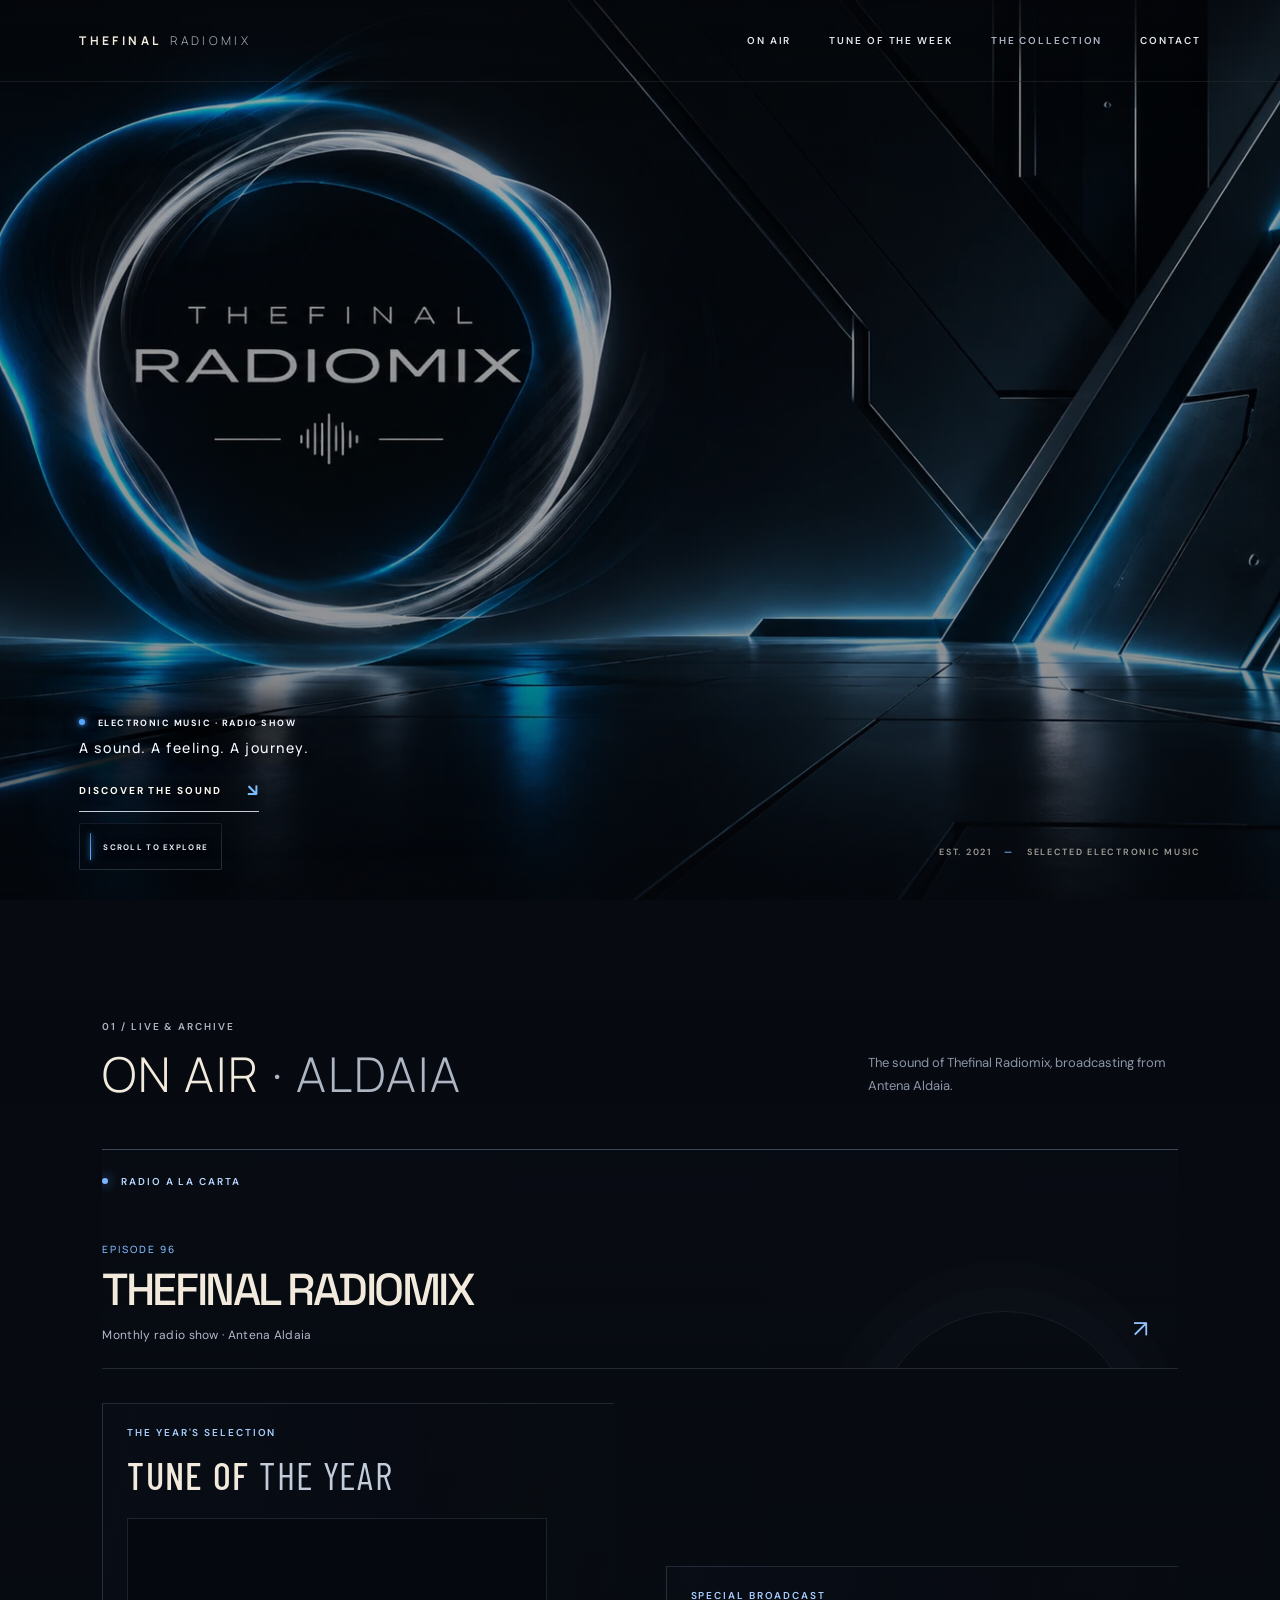
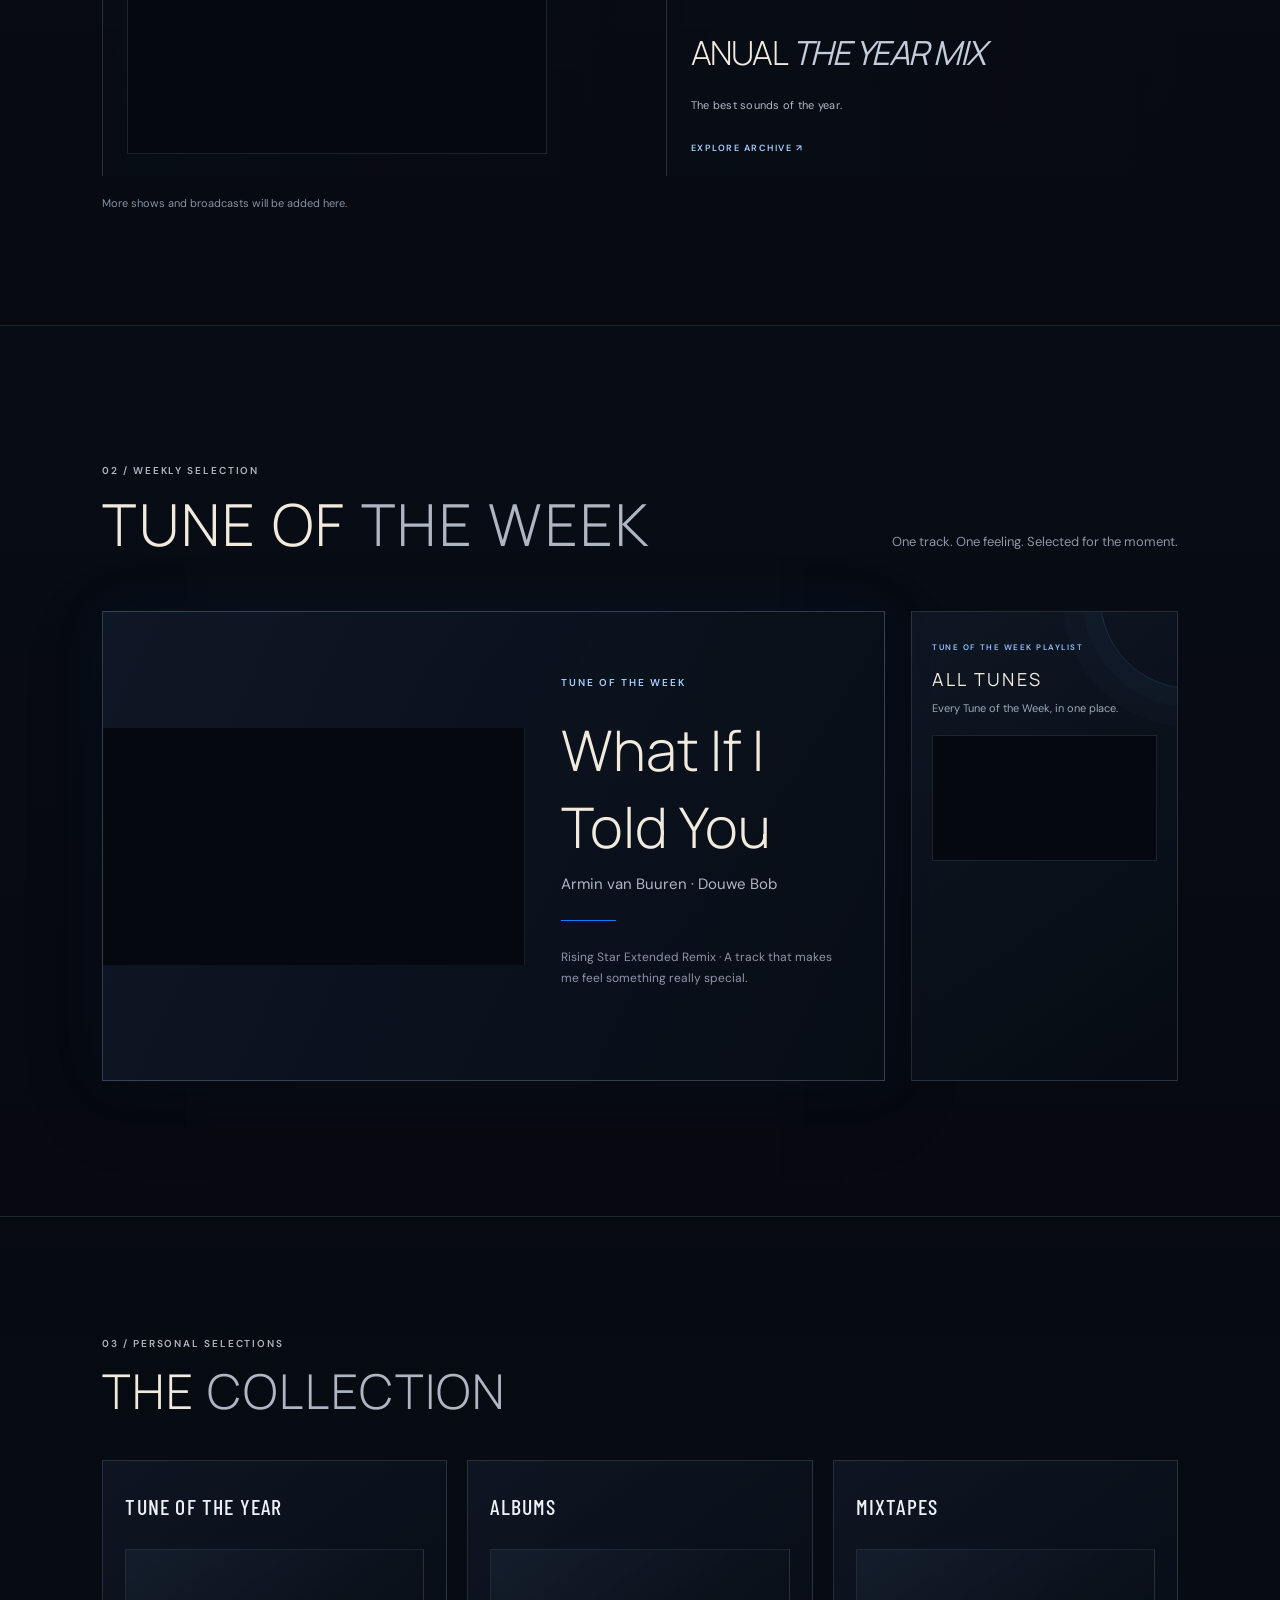
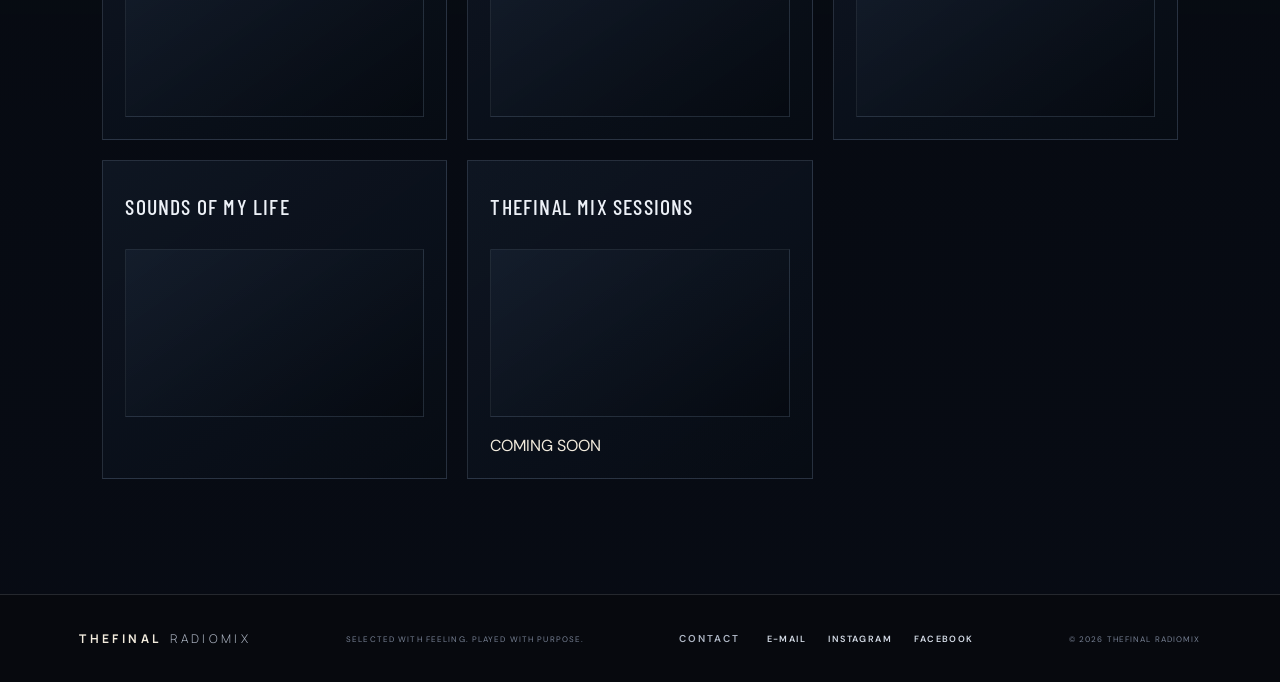
==== index.html @ 2cfa1114 "Update Tune of the Week — What If I Told You" ====
<!doctype html>
<html lang="es">
<head>
  <meta charset="utf-8">
  <meta name="viewport" content="width=device-width, initial-scale=1">
  <meta name="theme-color" content="#080a10">
  <meta name="description" content="Thefinal Radiomix — electronic music, radio shows and carefully selected sounds.">
  <title>Thefinal Radiomix</title>
  <link rel="preconnect" href="https://fonts.googleapis.com">
  <link rel="preconnect" href="https://fonts.gstatic.com" crossorigin>
  <link href="https://fonts.googleapis.com/css2?family=DM+Sans:wght@400;500;600;700&family=Manrope:wght@300;400;500;600;700&family=Space+Grotesk:wght@400;500;600;700&family=Barlow+Condensed:wght@400;500;600&display=swap" rel="stylesheet">
  <link rel="stylesheet" href="styles.css?v=tow-armin-douwe-bob-20261115">
  <script data-goatcounter="https://thefinalradiomix.goatcounter.com/count" async src="//gc.zgo.at/count.js"></script>
</head>
<body>
  <header class="site-header">
    <a class="wordmark" href="#top" aria-label="Thefinal Radiomix, inicio">THEFINAL<span>RADIOMIX</span></a>
    <button class="menu-toggle" aria-label="Abrir menú" aria-expanded="false"><span></span><span></span></button>
    <nav class="main-nav" aria-label="Navegación principal">
      <a href="#on-air">ON AIR</a>
      <a href="#tune">TUNE OF THE WEEK</a>
      <a class="nav-muted" href="#collection">THE COLLECTION</a>
      <a href="#contact">CONTACT</a>
    </nav>
  </header>

  <main id="top">
    <section class="hero" aria-label="Thefinal Radiomix">
      <div class="hero-image"></div>
      <div class="hero-shade"></div>
      <div class="hero-copy">
        <p class="eyebrow"><span class="live-dot"></span> ELECTRONIC MUSIC · RADIO SHOW</p>
        <p class="hero-tagline">A sound. A feeling. A journey.</p>
        <a class="discover-link" href="#on-air">DISCOVER THE SOUND <span>↘</span></a>
      </div>
      <div class="hero-index">EST. 2021 <span>—</span> SELECTED ELECTRONIC MUSIC</div>
      <div class="scroll-cue"><span></span> SCROLL TO EXPLORE</div>
    </section>

    <section class="section on-air-section" id="on-air">
      <div class="section-heading">
        <div><p class="eyebrow">01 / LIVE &amp; ARCHIVE</p><h2>ON AIR <em>· ALDAIA</em></h2></div>
        <p class="section-intro">The sound of Thefinal Radiomix, broadcasting from Antena Aldaia.</p>
      </div>
      <div class="air-grid">
        <a class="air-card main-card" href="https://www.antenaaldaia.com/radiocarta/68/radiomix/" target="_blank" rel="noopener">
          <div class="card-kicker"><span class="live-dot"></span> RADIO A LA CARTA</div>
          <div><p class="card-number" id="episode-number">EPISODE 95</p><h3>THEFINAL RADIOMIX</h3><p class="card-description">Monthly radio show · Antena Aldaia</p></div>
          <span class="card-arrow">↗</span>
        </a>
        <div class="air-specials">
          <div class="air-card year-tune-card">
            <p class="eyebrow">THE YEAR'S SELECTION</p>
            <h3>TUNE OF <span>THE YEAR</span></h3>
            <div class="year-tune-player">
              <iframe src="https://www.youtube-nocookie.com/embed/VgqXSgn5HiU" title="Thefinal Radiomix — Tune of the Year" loading="lazy" referrerpolicy="strict-origin-when-cross-origin" allow="accelerometer; autoplay; clipboard-write; encrypted-media; gyroscope; picture-in-picture; web-share" allowfullscreen></iframe>
            </div>
          </div>
          <a class="air-card annual-card" href="https://www.antenaaldaia.com/programes/74/anual-extended/" target="_blank" rel="noopener">
            <p class="eyebrow">SPECIAL BROADCAST</p><h3>ANUAL <span>THE YEAR MIX</span></h3>
            <p class="card-description">The best sounds of the year.</p>
            <span class="text-link">EXPLORE ARCHIVE ↗</span>
          </a>
        </div>
      </div>
      <p class="section-footnote">More shows and broadcasts will be added here.</p>
    </section>

    <section class="section tune-section" id="tune">
      <div class="section-heading">
        <div><p class="eyebrow">02 / WEEKLY SELECTION</p><h2>TUNE OF <em>THE WEEK</em></h2></div>
        <p class="section-intro">One track. One feeling. Selected for the moment.</p>
      </div>
      <div class="tune-layout">
        <article class="tune-feature">
          <div class="tune-player">
            <iframe
              src="https://www.youtube-nocookie.com/embed/y0MLonTGO90"
              title="Armin van Buuren & Douwe Bob – What If I Told You (Rising Star Extended Remix) | Thefinal Radiomix Tune of the Week"
              loading="lazy"
              referrerpolicy="strict-origin-when-cross-origin"
              allow="accelerometer; autoplay; clipboard-write; encrypted-media; gyroscope; picture-in-picture; web-share"
              allowfullscreen></iframe>
          </div>
          <div class="tune-info">
            <p class="eyebrow">TUNE OF THE WEEK</p>
            <h3>What If I Told You</h3>
            <p class="tune-artist">Armin van Buuren · Douwe Bob</p>
            <div class="tune-divider"></div>
            <p class="tune-note">Rising Star Extended Remix · A track that makes me feel something really special.</p>
          </div>
        </article>
        <aside class="tune-playlist">
          <p class="eyebrow">TUNE OF THE WEEK PLAYLIST</p>
          <h3>ALL TUNES</h3>
          <p>Every Tune of the Week, in one place.</p>
          <div class="playlist-player">
            <iframe
              src="https://www.youtube-nocookie.com/embed/videoseries?list=PLd8yQqeQqSI4"
              title="Thefinal Radiomix — Tune of the Week playlist"
              loading="lazy"
              referrerpolicy="strict-origin-when-cross-origin"
              allow="accelerometer; autoplay; clipboard-write; encrypted-media; gyroscope; picture-in-picture; web-share"
              allowfullscreen></iframe>
          </div>
        </aside>
      </div>
    </section>


    <section class="section collection-section" id="collection">
      <div class="section-heading">
        <div><p class="eyebrow">03 / PERSONAL SELECTIONS</p><h2>THE <em>COLLECTION</em></h2></div>
      </div>
      <div class="collection-grid">
        <article class="collection-card">
          <h3>TUNE OF THE YEAR</h3>
          <div class="collection-card-media">
            <iframe src="https://www.youtube-nocookie.com/embed/videoseries?list=PLL8OHLHF6DOo" title="Thefinal Radiomix — Tune of the Year playlist" loading="lazy" referrerpolicy="strict-origin-when-cross-origin" allow="accelerometer; autoplay; clipboard-write; encrypted-media; gyroscope; picture-in-picture; web-share" allowfullscreen></iframe>
          </div>
        </article>
        <article class="collection-card">
          <h3>ALBUMS</h3>
          <div class="collection-card-media" aria-hidden="true"></div>
        </article>
        <article class="collection-card">
          <h3>MIXTAPES</h3>
          <div class="collection-card-media" aria-hidden="true"></div>
        </article>
        <article class="collection-card">
          <h3>SOUNDS OF MY LIFE</h3>
          <div class="collection-card-media" aria-hidden="true"></div>
        </article>
        <article class="collection-card">
          <h3>THEFINAL MIX SESSIONS</h3>
          <div class="collection-card-media" aria-hidden="true"></div>
          <span class="collection-coming-soon">COMING SOON</span>
        </article>
      </div>
    </section>

  </main>

  <footer class="site-footer" id="contact">
    <a class="wordmark" href="#top">THEFINAL<span>RADIOMIX</span></a>
    <p>SELECTED WITH FEELING. PLAYED WITH PURPOSE.</p>
    <div class="footer-contact">
      <span class="eyebrow">CONTACT</span>
      <a href="mailto:thefinalradiomix@gmail.com">E-MAIL</a>
      <a href="https://www.instagram.com/thefinalradiomix/" target="_blank" rel="noopener">INSTAGRAM</a>
      <a href="https://www.facebook.com/Thefinalradiomix" target="_blank" rel="noopener">FACEBOOK</a>
    </div>
    <span>© <span id="year">2026</span> THEFINAL RADIOMIX</span>
  </footer>
  <script src="script.js?v=episode-first-saturday-20261110"></script>
</body>
</html>
---- styles.css ----
:root{--ink:#080a10;--panel:#10151e;--graphite:#343a46;--titanium:#aeb6c4;--blue:#1677ff;--linen:#f2ebdd;--muted:#8c96a7;--line:rgba(174,182,196,.18)}
*{box-sizing:border-box}html{scroll-behavior:smooth;scroll-padding-top:88px}html{background:var(--ink)}body{margin:0;background:transparent;color:var(--linen);font-family:"DM Sans",sans-serif}body::before{content:"";position:fixed;inset:0;z-index:-1;background-image:linear-gradient(180deg,rgba(5,8,14,.20),rgba(5,8,14,.48)),url("assets/hero-platinum.webp");background-size:cover;background-position:center center;background-repeat:no-repeat;pointer-events:none}a{color:inherit;text-decoration:none}.site-header{height:82px;padding:0 6.2%;display:flex;align-items:center;justify-content:space-between;position:absolute;inset:0 0 auto;z-index:10;border-bottom:1px solid rgba(255,255,255,.08);background:linear-gradient(180deg,rgba(5,7,12,.55),transparent)}.wordmark{font-family:Manrope,sans-serif;font-size:12px;letter-spacing:.28em;font-weight:700;display:flex;gap:9px;align-items:center}.wordmark span{font-weight:300;color:var(--titanium)}.main-nav{display:flex;gap:38px;align-items:center}.main-nav a,.eyebrow,.hero-index,.scroll-cue,.discover-link,.card-kicker,.text-link,.primary-link,.secondary-link,.coming-soon{font-size:10px;letter-spacing:.19em;font-weight:600}.main-nav a{color:#e4e8ef;transition:color .2s}.main-nav a:hover,.main-nav .nav-muted{color:var(--titanium)}.menu-toggle{display:none}
.hero{height:min(900px,100svh);min-height:680px;position:relative;display:flex;align-items:center;overflow:hidden;background:transparent}.hero-image{display:none}.hero-shade{position:absolute;inset:0;background:linear-gradient(90deg,rgba(5,7,12,.08),rgba(5,7,12,.04) 48%,rgba(5,7,12,.08)),linear-gradient(0deg,rgba(5,7,12,.48),transparent 25%,rgba(5,7,12,.16))}.hero-copy{position:relative;z-index:2;margin-left:4.2%;margin-top:30px;max-width:420px}.eyebrow{color:var(--titanium);margin:0 0 23px}.live-dot{display:inline-block;width:6px;height:6px;border-radius:50%;background:#7bb7ff;box-shadow:0 0 12px #58a4ff;margin-right:9px;vertical-align:1px}.hero h1{font-family:Manrope,sans-serif;font-weight:300;letter-spacing:.02em;line-height:.94;font-size:clamp(48px,6.4vw,88px);margin:0;text-shadow:0 3px 24px rgba(0,0,0,.25)}.hero h1 span{display:block;font-size:.28em;letter-spacing:.52em;font-weight:500;margin:0 0 17px 7px}.wave-rule{display:flex;align-items:center;gap:17px;width:180px;margin:29px 0 18px 5px}.wave-rule i{height:1px;background:rgba(242,235,221,.8);flex:1}.wave-rule b{width:35px;height:28px;display:block;background:linear-gradient(90deg,transparent 0 8%,var(--linen) 8% 13%,transparent 13% 22%,var(--linen) 22% 29%,transparent 29% 39%,var(--linen) 39% 47%,transparent 47% 55%,var(--linen) 55% 63%,transparent 63% 73%,var(--linen) 73% 80%,transparent 80%)}.hero-tagline{font-family:Manrope,sans-serif;color:#d4d9e1;font-size:14px;letter-spacing:.12em;margin:0 0 40px}.discover-link{display:inline-flex;gap:25px;align-items:center;padding:15px 0;border-bottom:1px solid rgba(242,235,221,.55)}.discover-link span{font-size:17px;color:#8fc2ff}.hero-index{position:absolute;right:6.2%;bottom:42px;color:rgba(242,235,221,.65);font-size:9px}.hero-index span{padding:0 9px;color:#7fbaff}.scroll-cue{position:absolute;left:6.2%;bottom:39px;color:rgba(242,235,221,.6);font-size:8px;display:flex;align-items:center;gap:12px}.scroll-cue span{height:27px;width:1px;background:var(--blue)}
.section{padding:120px 8% 115px}
.on-air-section{background:linear-gradient(180deg,rgba(7,11,18,.62),rgba(7,11,18,.72))}
.section-heading{display:flex;justify-content:space-between;align-items:end;gap:35px;margin-bottom:48px}
.section-heading .eyebrow{margin-bottom:15px}
.section h2{font:300 clamp(30px,4vw,48px)/1.1 Manrope,sans-serif;letter-spacing:.04em;margin:0}
.section h2 em{font-style:normal;color:var(--titanium)}
.section-intro{max-width:310px;color:var(--muted);font-size:13px;line-height:1.8;margin:0 0 3px}
.air-grid{display:grid;grid-template-columns:1.25fr .75fr;gap:0;align-items:stretch}
.air-card{
  min-height:280px;
  position:relative;
  padding:27px 34px 25px 0;
  overflow:hidden;
  border:0;
  border-top:1px solid rgba(174,196,225,.32);
  display:flex;
  flex-direction:column;
  justify-content:space-between;
  background:transparent;
  transition:border-color .25s,transform .25s;
}
.air-card:hover{border-color:rgba(117,174,255,.85);transform:translateY(-2px)}
.main-card{background:radial-gradient(ellipse at 72% 88%,rgba(22,119,255,.13),transparent 52%)}
.main-card:after{content:"";position:absolute;width:260px;height:260px;border:1px solid rgba(95,158,255,.13);border-radius:50%;right:8%;bottom:-190px;box-shadow:0 0 0 24px rgba(95,158,255,.018),0 0 0 50px rgba(95,158,255,.014);pointer-events:none}
.card-kicker{color:#b9d8ff}
.card-number{font:500 10px Manrope;color:#80b9ff;letter-spacing:.2em;margin:0 0 13px}
.air-card h3{font:300 clamp(32px,4vw,52px)/.98 Manrope,sans-serif;letter-spacing:.075em;margin:0 0 17px}
.card-description{font-size:12px;color:#b0bac9;margin:0;letter-spacing:.025em}
.card-arrow{position:absolute;right:30px;bottom:24px;font-size:24px;color:#91c2ff;transition:transform .2s}
.air-card:hover .card-arrow{transform:translate(3px,-3px)}
.annual-card{padding:27px 0 25px 38px;border-left:1px solid rgba(174,196,225,.2);background:linear-gradient(90deg,rgba(10,16,26,.18),transparent)}
.annual-card h3{font-size:clamp(27px,3vw,38px);letter-spacing:.055em;margin:30px 0 17px}
.annual-card h3 span{color:#c2ccda}
.annual-card .eyebrow{margin:0;color:#a9cfff}
.text-link{font-size:9px;color:#a9cfff;margin-top:24px;letter-spacing:.17em}
.section-footnote{font-size:11px;color:#8793a5;margin:20px 0 0}
.tune-section{background:rgba(7,10,16,.68)}.tune-feature{display:grid;grid-template-columns:1fr 1fr;min-height:410px;border:1px solid var(--line);background:#0e131c}.tune-art{position:relative;overflow:hidden;min-height:380px;background:radial-gradient(circle at 50% 48%,#1b314b 0,#101c2d 33%,#090e17 72%)}.tune-art:before,.tune-art:after{content:"";position:absolute;border:1px solid rgba(111,179,255,.38);border-radius:50%;width:390px;height:390px;left:50%;top:50%;transform:translate(-50%,-50%) rotate(-24deg)}.tune-art:after{width:300px;height:300px;border-color:rgba(242,235,221,.23);transform:translate(-50%,-50%) rotate(38deg)}.art-orbit{position:absolute;left:50%;top:50%;width:470px;height:210px;border:1px solid rgba(22,119,255,.45);border-radius:50%;transform:translate(-50%,-50%) rotate(-38deg);box-shadow:0 0 25px rgba(22,119,255,.12)}.orbit-two{width:420px;height:170px;border-color:rgba(174,182,196,.35);transform:translate(-50%,-50%) rotate(42deg)}.art-label{position:absolute;z-index:2;inset:0;display:flex;align-items:center;justify-content:center;flex-direction:column;text-align:center;font-size:9px;letter-spacing:.25em;color:#cbd6e6;line-height:2}.art-label strong{font-size:23px;font-weight:300;letter-spacing:.18em}.art-label span{margin-top:17px;color:#8297b4;font-size:8px}.tune-info{padding:55px 9%;display:flex;align-items:flex-start;flex-direction:column;justify-content:center}.tune-info .eyebrow{margin-bottom:22px}.tune-info h3{font:300 clamp(32px,4vw,47px) Manrope;margin:0 0 9px}.tune-artist{font-size:14px;color:var(--titanium);margin:0}.tune-divider{height:1px;width:55px;background:var(--blue);margin:26px 0}.tune-note{font-size:12px;color:var(--muted);line-height:1.8;margin:0 0 27px}.primary-link{background:#e7edf6;color:#101722;padding:15px 19px;font-size:9px;letter-spacing:.13em;display:inline-flex;gap:22px;align-items:center}.primary-link span{font-size:15px}.secondary-link{font-size:9px;color:#9eb4d0;margin-top:21px;letter-spacing:.12em}
.future-section{padding:105px 8%;text-align:center;background:linear-gradient(180deg,rgba(10,15,23,.68),rgba(5,8,14,.82));border-top:1px solid var(--line)}.future-section .eyebrow{margin-bottom:20px}.future-section h2{font:300 clamp(34px,5vw,58px) Manrope;margin:0 0 15px}.future-section h2 span{color:#6eaeff}.future-section p:not(.eyebrow){font-size:12px;color:var(--muted);letter-spacing:.08em}.coming-soon{display:inline-block;margin-top:26px;border:1px solid var(--line);padding:10px 15px;color:#7f8ba0;font-size:8px}.site-footer{padding:35px 6.2%;display:flex;justify-content:space-between;align-items:center;gap:20px;border-top:1px solid var(--line);background:#07090e}.site-footer p,.site-footer>span{font-size:8px;letter-spacing:.14em;color:#778194;margin:0}
@media(max-width:760px){body::before{background-position:center top;background-size:auto 100%;}.site-header{height:68px;padding:0 6%}.wordmark{font-size:10px}.menu-toggle{display:flex;background:none;border:0;padding:8px;flex-direction:column;gap:6px}.menu-toggle span{width:22px;height:1px;background:var(--linen)}.main-nav{display:none;position:absolute;top:68px;left:0;right:0;background:rgba(7,10,16,.96);padding:25px 6%;flex-direction:column;align-items:flex-start;gap:22px;border-bottom:1px solid var(--line)}.main-nav.open{display:flex}.hero{min-height:690px;height:92svh}.hero-image{background-position:43% center}.hero-shade{background:linear-gradient(90deg,rgba(5,7,12,.38),rgba(5,7,12,.12)),linear-gradient(0deg,rgba(5,7,12,.65),transparent 45%)}.hero-copy{margin:15px 7% 0;max-width:88%}.hero h1{font-size:clamp(43px,12vw,68px)}.hero-index{right:7%;bottom:25px;font-size:7px}.scroll-cue{display:none}.section{padding:78px 7%}.section-heading{display:block;margin-bottom:30px}.section-intro{margin-top:18px}.air-grid{grid-template-columns:1fr}.air-card{min-height:245px;padding:25px 0;border-left:0}.annual-card{min-height:220px;border-top:1px solid rgba(174,196,225,.2);background:linear-gradient(180deg,rgba(10,16,26,.16),transparent)}.tune-feature{grid-template-columns:1fr}.tune-art{min-height:290px}.tune-info{padding:38px 8% 43px}.future-section{padding:75px 7%}.site-footer{padding:30px 7%;flex-wrap:wrap}.site-footer p{order:3;width:100%}}
@media(prefers-reduced-motion:reduce){html{scroll-behavior:auto}*,*:before,*:after{transition:none!important}}


/* Hero copy: high-contrast editorial treatment */
.hero-copy{
  position:absolute;
  left:6.2%;
  top:auto;
  bottom:88px;
  transform:none;
  width:min(430px,42vw);
  max-width:none;
  margin:0;
  display:flex;
  flex-direction:column;
  align-items:flex-start;
  text-align:left;
  isolation:isolate;
  text-shadow:0 2px 8px rgba(0,0,0,.95),0 0 22px rgba(0,0,0,.7);
}
.hero-copy::before{
  content:"";
  position:absolute;
  z-index:-1;
  inset:-20px -38px -18px -24px;
  background:linear-gradient(90deg,rgba(4,8,15,.78) 0%,rgba(4,8,15,.48) 68%,rgba(4,8,15,0) 100%);
  filter:blur(13px);
  pointer-events:none;
}
.hero-copy .eyebrow{
  color:#f2f6ff;
  font-size:9px;
  letter-spacing:.17em;
  font-weight:700;
  margin:0 0 9px;
}
.hero-copy .live-dot{
  background:#58aaff;
  box-shadow:0 0 5px #58aaff,0 0 16px rgba(52,151,255,.95);
}
.hero-tagline{
  color:#f4f7ff;
  font-size:14px;
  font-weight:500;
  letter-spacing:.11em;
  margin:0 0 12px;
}
.discover-link{
  color:#fffaf0;
  font-weight:700;
  text-shadow:0 2px 8px rgba(0,0,0,.95);
  justify-content:flex-start;
  padding:10px 0;
  border-bottom-color:rgba(242,247,255,.82);
}
.discover-link span{color:#79bdff}
.scroll-cue{
  left:6.2%;
  bottom:30px;
  color:#f2f6ff;
  font-weight:700;
  text-shadow:0 2px 8px rgba(0,0,0,.95);
  letter-spacing:.16em;
}
.scroll-cue span{background:#58aaff;box-shadow:0 0 5px #58aaff,0 0 14px rgba(52,151,255,.8)}
@media(max-width:760px){
  .hero-copy{
    left:7%;
    top:auto;
    bottom:105px;
    transform:none;
    width:86%;
    margin:0;
    max-width:none;
    align-items:flex-start;
    text-align:left;
  }
  .hero-copy::before{
    inset:-18px -20px -18px -16px;
    background:linear-gradient(90deg,rgba(4,8,15,.82),rgba(4,8,15,.5) 76%,rgba(4,8,15,0));
  }
  .hero-copy .eyebrow{font-size:8px;letter-spacing:.13em;margin-bottom:10px}
  .hero-tagline{font-size:12px;margin-bottom:14px}
  .discover-link{padding:12px 0}
  .scroll-cue{display:flex;left:7%;bottom:30px;font-size:7px}
  .hero-index{display:none}
}


/* Scroll cue: readable over the bright floor reflection */
.scroll-cue{
  padding:9px 13px 9px 10px;
  border:1px solid rgba(174,196,225,.2);
  border-radius:2px;
  background:linear-gradient(90deg,rgba(4,8,15,.88),rgba(4,8,15,.66));
  box-shadow:0 4px 18px rgba(0,0,0,.3);
  backdrop-filter:blur(5px);
}
@media(max-width:760px){
  .scroll-cue{padding:8px 11px 8px 9px}
}


/* ON AIR — balanced floating composition */
.air-grid{
  grid-template-columns:minmax(0,1.12fr) minmax(280px,.88fr);
  align-items:center;
  column-gap:clamp(34px,5vw,82px);
}
.air-card{
  min-height:0;
  border-top:0;
  transition:transform .3s ease,opacity .3s ease;
}
.main-card{
  min-height:230px;
  padding:25px 24px 25px 0;
  background:radial-gradient(ellipse at 70% 75%,rgba(22,119,255,.15),transparent 58%);
  border-top:1px solid rgba(174,196,225,.32);
  border-bottom:1px solid rgba(174,196,225,.16);
}
.main-card .card-kicker{margin-bottom:22px}
.main-card > div:nth-child(2){display:flex;flex-direction:column;align-items:flex-start}
.main-card .card-number{margin-bottom:12px}
.main-card h3{
  white-space:nowrap;
  font-size:clamp(29px,3.25vw,46px);
  letter-spacing:.045em;
  line-height:1.05;
  margin:0 0 14px;
}
.main-card:after{right:4%;bottom:-205px}
.annual-card{
  min-height:190px;
  padding:24px 0 24px 34px;
  border-left:1px solid rgba(174,196,225,.24);
  border-top:1px solid rgba(174,196,225,.2);
  border-bottom:1px solid rgba(174,196,225,.12);
  background:linear-gradient(110deg,rgba(13,22,35,.34),rgba(10,16,26,.04));
  transform:translateY(20px);
}
.annual-card:hover{transform:translateY(16px)}
.annual-card h3{
  font-size:clamp(25px,2.7vw,36px);
  line-height:1.02;
  margin:18px 0 13px;
}
.annual-card .card-description{font-size:11px}
.annual-card .text-link{margin-top:19px}
@media(max-width:900px) and (min-width:761px){
  .air-grid{column-gap:28px;grid-template-columns:minmax(0,1.05fr) minmax(250px,.95fr)}
  .main-card h3{font-size:clamp(27px,3.1vw,36px)}
  .annual-card{padding-left:25px}
}
@media(max-width:760px){
  .air-grid{display:grid;grid-template-columns:1fr;row-gap:28px}
  .main-card{min-height:205px;padding:23px 0 25px}
  .main-card h3{
    white-space:normal;
    font-size:clamp(32px,9vw,43px);
    line-height:1.02;
  }
  .annual-card{
    min-height:0;
    padding:23px 0 23px 22px;
    margin-left:13%;
    transform:translateY(0);
    border-left:1px solid rgba(174,196,225,.28);
    border-top:1px solid rgba(174,196,225,.2);
    border-bottom:1px solid rgba(174,196,225,.12);
  }
  .annual-card:hover{transform:translateY(-2px)}
  .annual-card h3{font-size:clamp(27px,7vw,34px);margin:17px 0 12px}
}


/* ON AIR — remove the blue card rim; keep platinum separators */
.air-card:hover{border-color:rgba(174,196,225,.32)}
.main-card{
  background:linear-gradient(180deg,rgba(13,20,31,.10),rgba(13,20,31,.02));
}
.main-card:after{
  border-color:rgba(174,182,196,.10);
  box-shadow:0 0 0 24px rgba(174,182,196,.012),0 0 0 50px rgba(174,182,196,.008);
}


/* ON AIR hierarchy — flagship show first, ANUAL as a lower special */
.air-grid{
  display:flex;
  flex-direction:column;
  align-items:stretch;
  gap:34px;
}
.main-card{
  width:100%;
  min-height:220px;
  padding:25px 28px 25px 0;
}
.annual-card{
  align-self:flex-end;
  width:min(510px,76%);
  min-height:0;
  padding:20px 0 20px 27px;
  margin:0 3% 0 0;
  transform:none;
  border-left:1px solid rgba(174,196,225,.22);
  border-top:1px solid rgba(174,196,225,.16);
  border-bottom:0;
  background:linear-gradient(100deg,rgba(13,22,35,.25),transparent);
}
.annual-card:hover{transform:translateY(-2px)}
.annual-card h3{margin:13px 0 10px}
.annual-card .text-link{margin-top:14px}

/* Tune of the Week — give the weekly selection a stronger editorial stage */
.tune-section{
  padding-top:138px;
  padding-bottom:135px;
  background:linear-gradient(180deg,rgba(8,13,22,.86),rgba(7,10,16,.82));
  border-top:1px solid rgba(174,196,225,.14);
}
.tune-section .section-heading{margin-bottom:55px}
.tune-section .section-heading h2{font-size:clamp(36px,5vw,58px)}
.tune-feature{
  grid-template-columns:1.08fr .92fr;
  min-height:470px;
  border:1px solid rgba(174,196,225,.25);
  background:linear-gradient(115deg,rgba(15,24,38,.96),rgba(8,13,22,.94));
  box-shadow:0 22px 70px rgba(0,0,0,.22),0 0 55px rgba(22,119,255,.07);
}
.tune-art{min-height:440px}
.tune-info{padding:60px 10%}
.tune-info h3{font-size:clamp(38px,4.5vw,56px)}
.tune-info .eyebrow{color:#a9cfff;letter-spacing:.2em}
.tune-artist{font-size:15px}
.primary-link{padding:17px 22px}
@media(max-width:760px){
  .air-grid{gap:27px}
  .main-card{min-height:200px;padding:22px 0 23px}
  .annual-card{
    width:87%;
    margin:0 0 0 auto;
    padding:19px 0 18px 20px;
  }
  .tune-section{padding-top:88px;padding-bottom:88px}
  .tune-section .section-heading{margin-bottom:34px}
  .tune-section .section-heading h2{font-size:clamp(32px,9vw,42px)}
  .tune-feature{grid-template-columns:1fr;min-height:0}
  .tune-art{min-height:310px}
  .tune-info{padding:40px 8% 45px}
  .tune-info h3{font-size:clamp(36px,10vw,46px)}
}


/* Secondary annual features: Anual + Tune of the Year */
.air-specials{
  width:min(900px,86%);
  margin:0 2% 0 auto;
  display:grid;
  grid-template-columns:1fr 1fr;
  gap:34px;
  align-items:stretch;
}
.air-specials .annual-card,
.air-specials .year-tune-card{
  width:100%;
  min-height:170px;
  margin:0;
  padding:19px 0 18px 22px;
  border-left:1px solid rgba(174,196,225,.2);
  border-top:1px solid rgba(174,196,225,.16);
  border-bottom:0;
  background:linear-gradient(100deg,rgba(13,22,35,.22),transparent);
  transform:none;
}
.air-specials .annual-card:hover{transform:translateY(-2px)}
.air-specials .annual-card h3,
.air-specials .year-tune-card h3{
  font-size:clamp(23px,2.4vw,31px);
  line-height:1.04;
  margin:13px 0 10px;
}
.year-tune-card h3 span{color:#c2ccda}
.year-tune-card .eyebrow{margin:0;color:#a9cfff}
.year-tune-card .text-link{display:inline-block;margin-top:14px;color:#8796aa}
@media(max-width:760px){
  .air-specials{
    width:87%;
    margin:0 0 0 auto;
    grid-template-columns:1fr;
    gap:20px;
  }
  .air-specials .annual-card,
  .air-specials .year-tune-card{
    min-height:0;
    padding:18px 0 17px 20px;
  }
  .air-specials .annual-card h3,
  .air-specials .year-tune-card h3{font-size:28px}
}


/* Tune of the Week — clear primary action, playlist as a secondary destination */
.tune-layout{
  display:grid;
  grid-template-columns:minmax(0,1fr) minmax(210px,.34fr);
  gap:26px;
  align-items:stretch;
}
.tune-layout .tune-feature{min-width:0}
.tune-info .primary-link{
  margin-top:0;
  font-size:10px;
  letter-spacing:.14em;
  padding:17px 22px;
  box-shadow:0 8px 28px rgba(0,0,0,.18);
}
.tune-playlist{
  min-height:100%;
  padding:30px 25px;
  display:flex;
  flex-direction:column;
  justify-content:center;
  align-items:flex-start;
  border:1px solid rgba(174,196,225,.17);
  background:linear-gradient(145deg,rgba(16,25,39,.82),rgba(7,12,20,.78));
  position:relative;
  overflow:hidden;
}
.tune-playlist:before{
  content:"";
  position:absolute;
  width:180px;height:180px;
  right:-105px;top:-105px;
  border:1px solid rgba(91,158,255,.18);
  border-radius:50%;
  box-shadow:0 0 0 18px rgba(91,158,255,.025),0 0 0 38px rgba(91,158,255,.018);
}
.tune-playlist .eyebrow{font-size:8px;margin:0 0 26px;color:#91bfff}
.playlist-mark{height:38px;display:flex;align-items:center;gap:4px;margin-bottom:20px}
.playlist-mark span{display:block;width:3px;border-radius:2px;background:#8dbfff;box-shadow:0 0 9px rgba(91,158,255,.4)}
.playlist-mark span:nth-child(1),.playlist-mark span:nth-child(5){height:12px}
.playlist-mark span:nth-child(2),.playlist-mark span:nth-child(4){height:25px}
.playlist-mark span:nth-child(3){height:37px}
.tune-playlist h3{font:400 18px Manrope,sans-serif;letter-spacing:.13em;margin:0 0 12px}
.tune-playlist p:not(.eyebrow){font-size:11px;line-height:1.7;color:#9ba8bb;margin:0 0 24px}
.tune-playlist>a{font-size:9px;font-weight:700;letter-spacing:.12em;color:#a9cfff;border-bottom:1px solid rgba(169,207,255,.42);padding-bottom:9px}
.tune-playlist>a span{font-size:14px;margin-left:8px}
@media(max-width:900px){
  .tune-layout{grid-template-columns:minmax(0,1fr) 220px;gap:18px}
  .tune-info{padding:42px 8%}
}
@media(max-width:760px){
  .tune-layout{grid-template-columns:1fr;gap:18px}
  .tune-playlist{min-height:0;padding:24px 23px}
  .tune-playlist .eyebrow{margin-bottom:16px}
  .playlist-mark{margin-bottom:13px}
  .tune-playlist p:not(.eyebrow){margin-bottom:17px}
}


/* Embedded YouTube player — play the weekly track without leaving the site */
.tune-player{
  position:relative;
  width:100%;
  min-height:0;
  aspect-ratio:16 / 9;
  align-self:center;
  overflow:hidden;
  background:#05080e;
  border-right:1px solid rgba(174,196,225,.12);
}
.tune-player iframe{
  position:absolute;
  inset:0;
  display:block;
  width:100%;
  height:100%;
  border:0;
}
@media(max-width:760px){
  .tune-player{aspect-ratio:16 / 9;min-height:0}
}


/* Embedded Tune of the Week playlist */
.tune-playlist{
  justify-content:flex-start;
  padding:30px 20px 22px;
}
.tune-playlist .eyebrow{margin-bottom:15px}
.tune-playlist h3{margin:0 0 8px}
.tune-playlist p:not(.eyebrow){margin:0 0 17px}
.playlist-player{
  width:100%;
  aspect-ratio:16 / 9;
  position:relative;
  overflow:hidden;
  background:#05080e;
  border:1px solid rgba(174,196,225,.15);
}
.playlist-player iframe{
  position:absolute;
  inset:0;
  width:100%;
  height:100%;
  border:0;
  display:block;
}
@media(max-width:760px){
  .tune-playlist{padding:24px 20px}
  .playlist-player{aspect-ratio:16 / 9}
}


/* Embedded Tune of the Year video */
.air-specials .year-tune-card{display:flex;flex-direction:column;align-items:flex-start}
.year-tune-player{position:relative;width:min(100%,360px);aspect-ratio:16/9;margin-top:14px;overflow:hidden;background:#05080e;border:1px solid rgba(174,196,225,.15)}
.year-tune-player iframe{position:absolute;inset:0;width:100%;height:100%;display:block;border:0}


/* Contact links in footer */
.site-footer{gap:18px;flex-wrap:wrap}
.footer-contact{display:flex;align-items:center;justify-content:center;gap:22px;flex-wrap:wrap}
.footer-contact .eyebrow{margin:0 5px 0 0;color:var(--titanium)}
.footer-contact a{font-size:9px;letter-spacing:.16em;font-weight:600;color:#d5dce7;transition:color .2s}
.footer-contact a:hover{color:#91bfff}
@media(max-width:760px){
  .footer-contact{width:100%;gap:18px;margin:8px 0}
  .footer-contact .eyebrow{width:100%;text-align:center}
}


/* ON AIR desktop: keep ANUAL and TUNE OF THE YEAR together beneath the main show */
@media(min-width:761px){
  .air-specials{
    width:100%;
    max-width:none;
    margin:0;
    grid-template-columns:minmax(0,1fr) minmax(0,1fr);
    gap:clamp(28px,4vw,60px);
    align-items:start;
  }
  .air-specials .annual-card,
  .air-specials .year-tune-card{
    min-height:210px;
    padding:22px 24px;
  }
  .air-specials .year-tune-card{align-items:flex-start}
  .year-tune-player{width:100%;max-width:420px}
}


/* Mobile ON AIR specials: align with the Tune of the Week content edge */
@media(max-width:760px){
  .air-specials{
    width:100%;
    max-width:none;
    margin:0;
    grid-template-columns:1fr;
    gap:20px;
  }
  .air-specials .annual-card,
  .air-specials .year-tune-card{
    width:100%;
    margin:0;
    padding:20px 0 20px 20px;
    align-self:stretch;
  }
  .air-specials .year-tune-card{align-items:flex-start}
  .year-tune-player{width:100%;max-width:420px}
}


/* ON AIR — horizontal typographic rhythm */
.main-card h3{
  font-family:"Space Grotesk",sans-serif;
  font-weight:500;
  font-size:clamp(32px,3.5vw,49px);
  letter-spacing:-.055em;
  line-height:1;
  white-space:nowrap;
  margin:0 0 14px;
}
.air-specials .year-tune-card h3{
  font-family:"Barlow Condensed",sans-serif;
  font-weight:500;
  font-size:clamp(29px,3vw,39px);
  letter-spacing:.035em;
  line-height:1;
  white-space:nowrap;
  margin:17px 0 10px;
}
.air-specials .year-tune-card h3 span{
  color:#c2ccda;
  font-weight:400;
}
.air-specials .annual-card h3{
  font-family:Manrope,sans-serif;
  font-weight:300;
  font-size:clamp(25px,2.6vw,35px);
  letter-spacing:-.035em;
  line-height:1;
  white-space:nowrap;
  margin:17px 0 13px;
}
.air-specials .annual-card h3 span{
  color:#c2ccda;
  font-style:italic;
  font-weight:400;
  letter-spacing:-.045em;
}
@media(max-width:760px){
  .main-card h3{
    font-size:clamp(23px,7vw,31px);
    letter-spacing:-.06em;
    white-space:nowrap;
  }
  .air-specials .year-tune-card h3{
    font-size:clamp(27px,7.5vw,34px);
    letter-spacing:.015em;
  }
  .air-specials .annual-card h3{
    font-size:clamp(23px,6.5vw,29px);
    letter-spacing:-.04em;
  }
}


/* THE COLLECTION — personal archive */
.collection-section{
  background:linear-gradient(180deg,rgba(7,11,18,.88),rgba(8,12,20,.94));
  border-top:1px solid rgba(174,196,225,.14);
}
.collection-feature{
  display:grid;
  grid-template-columns:minmax(220px,.72fr) minmax(0,1.28fr);
  gap:clamp(30px,5vw,72px);
  padding:clamp(25px,4vw,48px);
  border:1px solid rgba(174,196,225,.22);
  background:linear-gradient(125deg,rgba(17,27,42,.88),rgba(7,12,20,.92));
  box-shadow:0 22px 70px rgba(0,0,0,.18);
}
.collection-feature-heading .eyebrow{color:#91bfff;margin-bottom:20px}
.collection-feature-heading h3{
  font:500 clamp(30px,3.4vw,43px)/.98 "Barlow Condensed",sans-serif;
  letter-spacing:.035em;margin:0 0 17px;
}
.collection-feature-heading h3 span{color:#c2ccda;font-weight:400}
.collection-feature-heading>p:last-child{
  max-width:300px;color:#9ba8bb;font-size:12px;line-height:1.85;margin:0;
}
.collection-track-group+.collection-track-group{margin-top:30px}
.collection-group-label{
  color:#91bfff;font-size:9px;font-weight:700;letter-spacing:.2em;
  padding-bottom:12px;margin:0 0 2px;border-bottom:1px solid rgba(174,196,225,.18);
}
.collection-track{
  display:grid;
  grid-template-columns:42px minmax(0,1fr) minmax(130px,.75fr);
  align-items:center;gap:15px;
  padding:17px 0;border-bottom:1px solid rgba(174,196,225,.11);
}
.track-index{font:500 11px "Space Grotesk",sans-serif;color:#7fbaff;letter-spacing:.08em}
.collection-track h4{font:400 17px Manrope,sans-serif;margin:0 0 5px;color:#edf1f7}
.collection-track p{font-size:11px;color:#aeb6c4;margin:0;line-height:1.5}
.track-note{font-size:10px;line-height:1.6;color:#8795a9;text-align:right}
.collection-categories{
  display:grid;grid-template-columns:repeat(2,minmax(0,1fr));
  gap:18px;margin-top:24px;
}
.collection-category{
  min-height:190px;padding:25px 26px;
  border:1px solid rgba(174,196,225,.16);
  background:linear-gradient(145deg,rgba(16,25,39,.72),rgba(7,12,20,.78));
}
.collection-category .eyebrow{font-size:8px;color:#91bfff;margin:0 0 20px}
.collection-category h3{
  font:400 clamp(20px,2.4vw,28px)/1.08 Manrope,sans-serif;
  letter-spacing:.015em;margin:0 0 12px;
}
.collection-category p:not(.eyebrow){font-size:11px;color:#9ba8bb;line-height:1.7;margin:0}
.collection-category .coming-soon{margin-top:21px}
@media(max-width:760px){
  .collection-section{padding-top:88px;padding-bottom:88px}
  .collection-feature{grid-template-columns:1fr;gap:28px;padding:25px 20px}
  .collection-feature-heading h3{font-size:35px}
  .collection-track{grid-template-columns:30px minmax(0,1fr);gap:11px;padding:15px 0}
  .track-note{grid-column:2;text-align:left;margin-top:-3px}
  .collection-track h4{font-size:16px}
  .collection-categories{grid-template-columns:1fr;gap:13px}
  .collection-category{min-height:0;padding:23px 21px}
}


/* Tune of the Year playlist inside The Collection */
.collection-year-playlist{
  width:100%;
  max-width:620px;
  margin:0 0 27px auto;
}
.collection-year-playlist .playlist-player{
  width:100%;
  aspect-ratio:16/9;
  border:1px solid rgba(174,196,225,.2);
  box-shadow:0 14px 42px rgba(0,0,0,.2);
}
.collection-external-link{
  display:inline-block;
  margin-top:13px;
  color:#a9cfff;
  font-size:9px;
  font-weight:700;
  letter-spacing:.16em;
  border-bottom:1px solid rgba(169,207,255,.35);
  padding-bottom:7px;
}
@media(max-width:760px){
  .collection-year-playlist{max-width:none;margin:0 0 23px}
}


/* THE COLLECTION — five equal personal-collection cards */
.collection-section{
  background:linear-gradient(180deg,rgba(7,11,18,.88),rgba(8,12,20,.94));
  border-top:1px solid rgba(174,196,225,.14);
}
.collection-section .section-heading{margin-bottom:42px}
.collection-grid{
  display:grid;
  grid-template-columns:repeat(3,minmax(0,1fr));
  gap:20px;
  align-items:stretch;
}
.collection-card{
  min-width:0;
  padding:22px;
  border:1px solid rgba(174,196,225,.18);
  background:linear-gradient(145deg,rgba(16,25,39,.76),rgba(7,12,20,.82));
  display:flex;
  flex-direction:column;
  gap:18px;
}
.collection-card h3{
  min-height:2.2em;
  display:flex;
  align-items:center;
  margin:0;
  color:#edf1f7;
  font:500 clamp(17px,1.7vw,22px)/1.1 "Barlow Condensed",sans-serif;
  letter-spacing:.055em;
}
.collection-card-media{
  width:100%;
  aspect-ratio:16/9;
  position:relative;
  overflow:hidden;
  background:linear-gradient(145deg,rgba(26,38,55,.52),rgba(5,9,16,.82));
  border:1px solid rgba(174,196,225,.13);
}
.collection-card-media iframe{
  position:absolute;
  inset:0;
  width:100%;
  height:100%;
  display:block;
  border:0;
}
@media(max-width:900px){
  .collection-grid{grid-template-columns:repeat(2,minmax(0,1fr))}
}
@media(max-width:560px){
  .collection-section{padding-top:88px;padding-bottom:88px}
  .collection-section .section-heading{margin-bottom:30px}
  .collection-grid{grid-template-columns:1fr;gap:14px}
  .collection-card{padding:19px;gap:14px}
  .collection-card h3{font-size:21px;min-height:0}
}
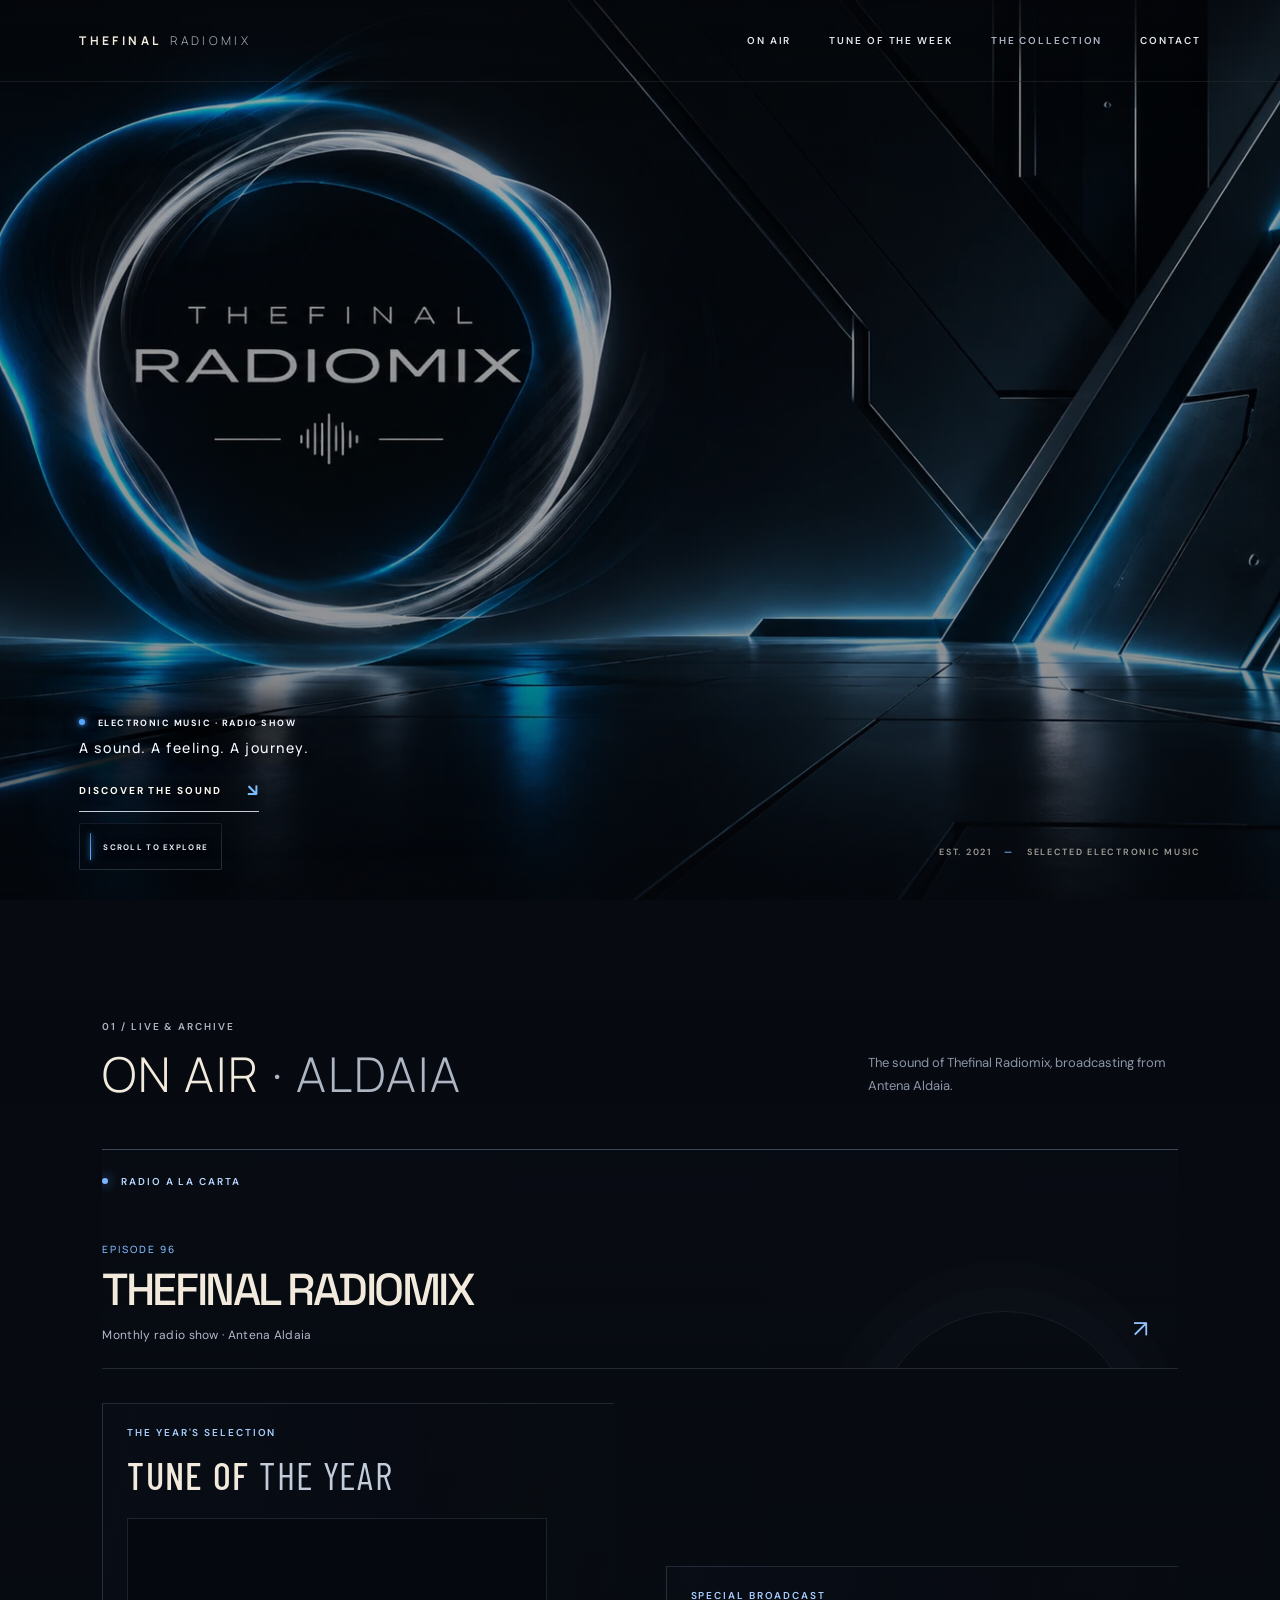
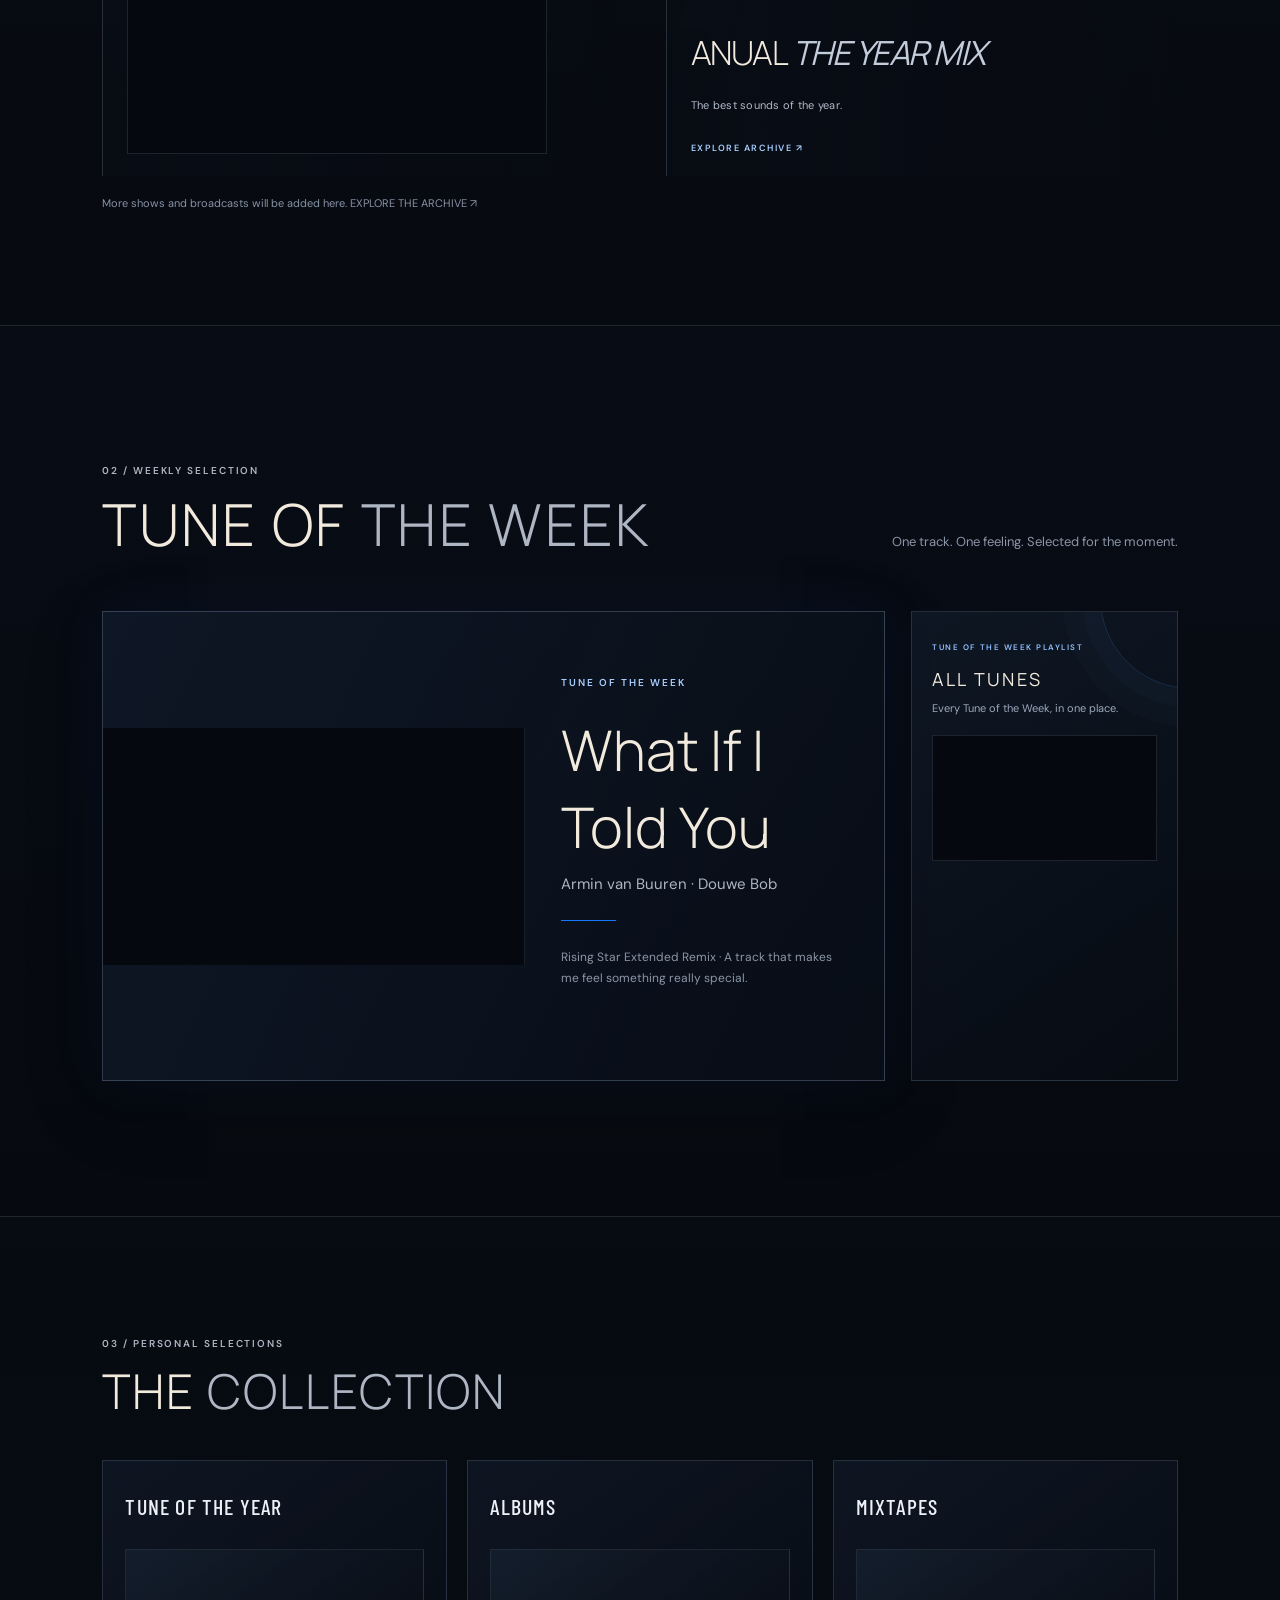
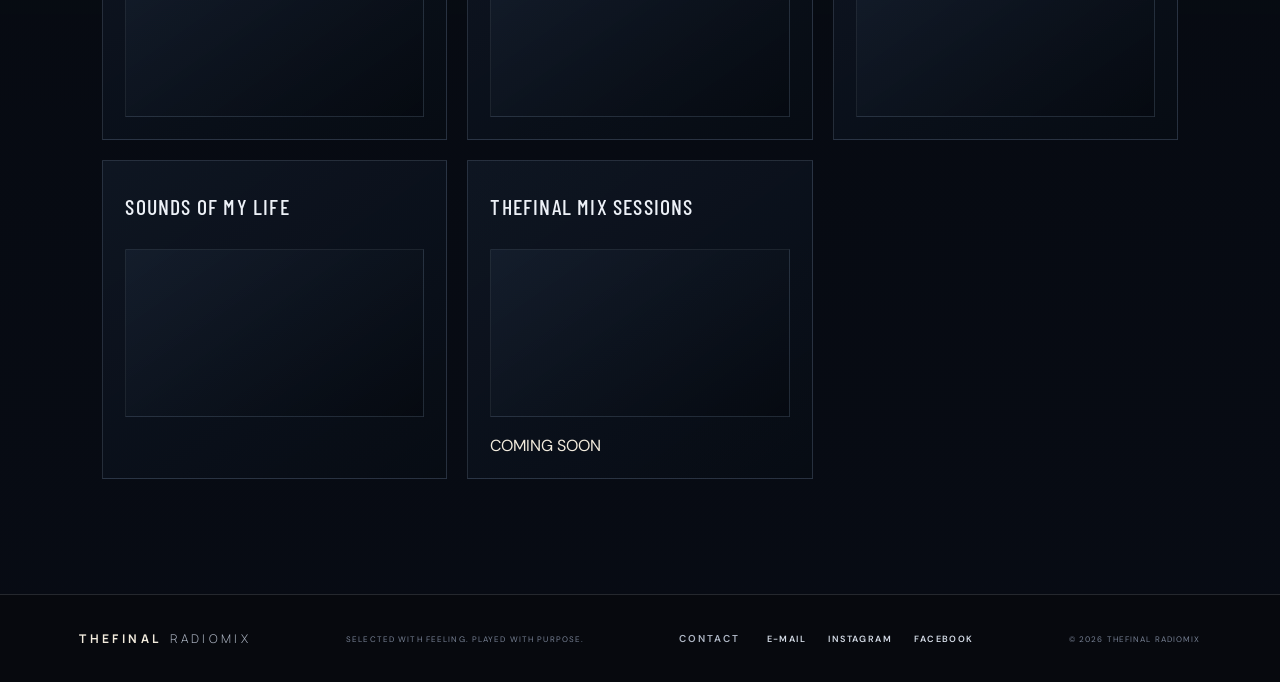
==== commit 5e5aeb33: "Link radio archive from On Air" ====
--- a/index.html
+++ b/index.html
@@ -9,7 +9,7 @@
   <link rel="preconnect" href="https://fonts.googleapis.com">
   <link rel="preconnect" href="https://fonts.gstatic.com" crossorigin>
   <link href="https://fonts.googleapis.com/css2?family=DM+Sans:wght@400;500;600;700&family=Manrope:wght@300;400;500;600;700&family=Space+Grotesk:wght@400;500;600;700&family=Barlow+Condensed:wght@400;500;600&display=swap" rel="stylesheet">
-  <link rel="stylesheet" href="styles.css?v=tow-armin-douwe-bob-20261115">
+  <link rel="stylesheet" href="styles.css?v=sounds-of-my-life-playlist-20261116">
   <script data-goatcounter="https://thefinalradiomix.goatcounter.com/count" async src="//gc.zgo.at/count.js"></script>
 </head>
 <body>
@@ -63,7 +63,7 @@
           </a>
         </div>
       </div>
-      <p class="section-footnote">More shows and broadcasts will be added here.</p>
+      <p class="section-footnote">More shows and broadcasts will be added here. <a class="archive-home-link" href="archive.html">EXPLORE THE ARCHIVE ↗</a></p>
     </section>
 
     <section class="section tune-section" id="tune">
@@ -129,7 +129,9 @@
         </article>
         <article class="collection-card">
           <h3>SOUNDS OF MY LIFE</h3>
-          <div class="collection-card-media" aria-hidden="true"></div>
+          <div class="collection-card-media">
+            <iframe src="https://www.youtube-nocookie.com/embed/videoseries?list=PLIMyrh45k-b4" title="Thefinal Radiomix — Sounds of My Life playlist" loading="lazy" referrerpolicy="strict-origin-when-cross-origin" allow="accelerometer; autoplay; clipboard-write; encrypted-media; gyroscope; picture-in-picture; web-share" allowfullscreen></iframe>
+          </div>
         </article>
         <article class="collection-card">
           <h3>THEFINAL MIX SESSIONS</h3>
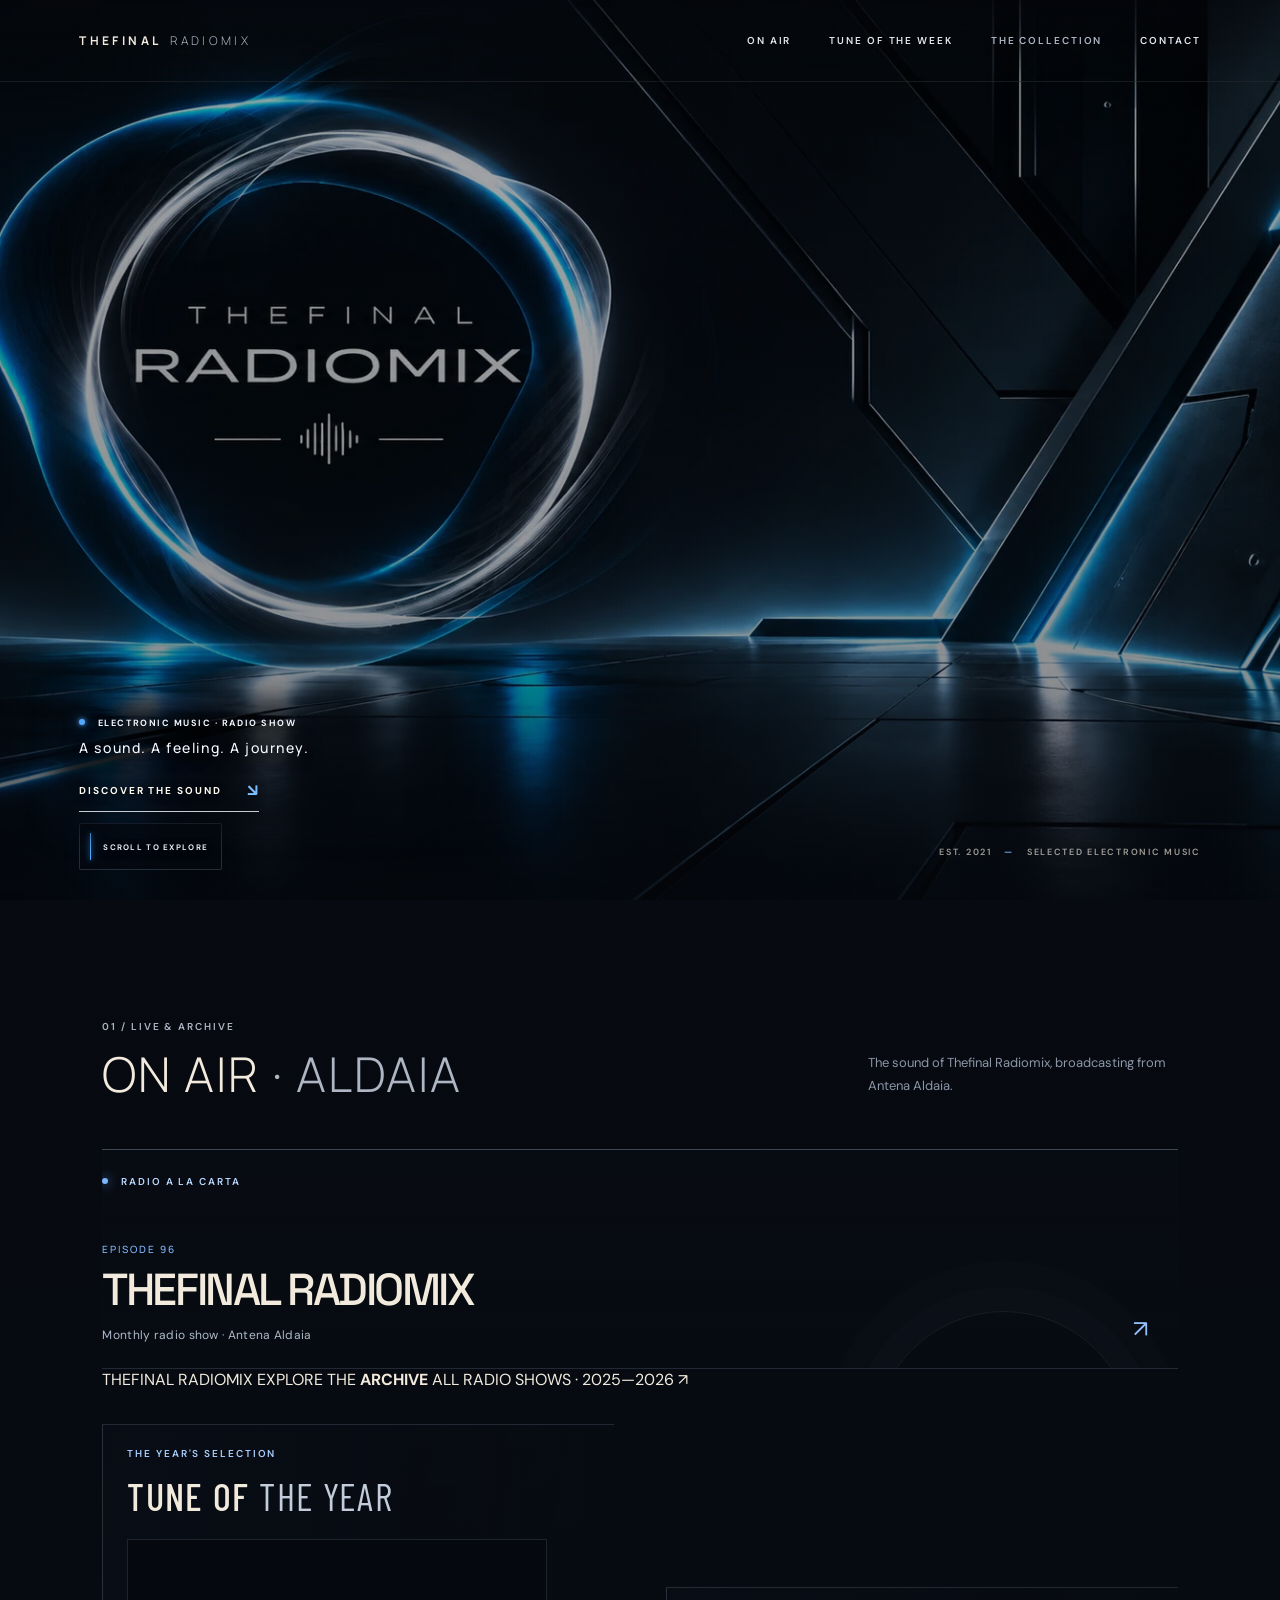
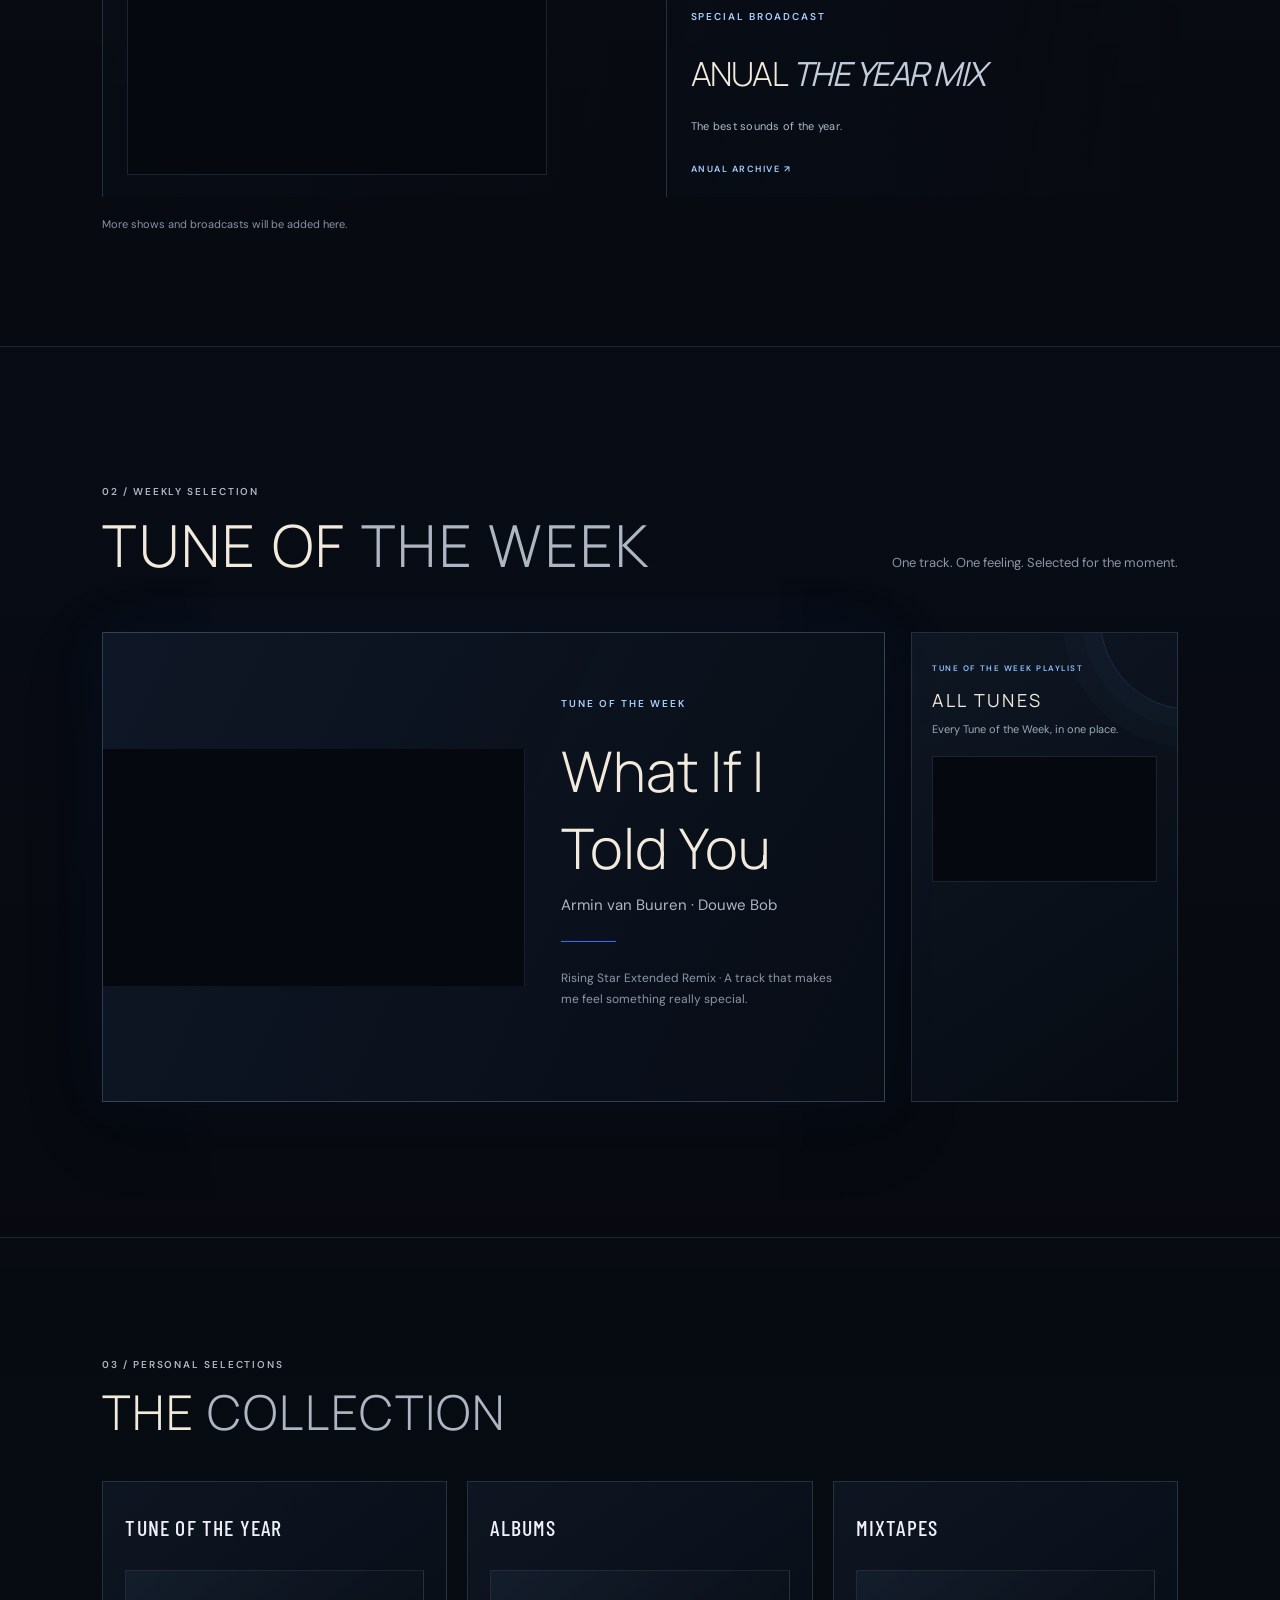
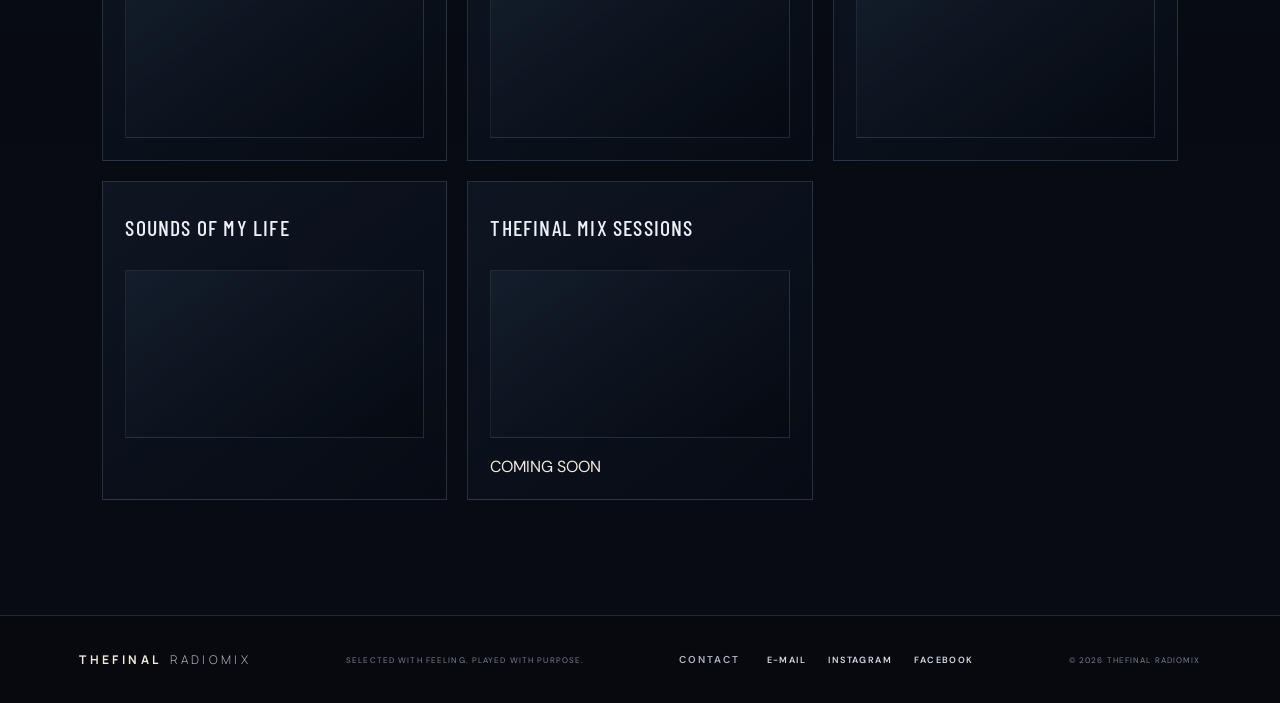
==== commit 7b930cd1: "Move radio archive below On Air and clarify annual archive" ====
--- a/index.html
+++ b/index.html
@@ -43,11 +43,19 @@
         <p class="section-intro">The sound of Thefinal Radiomix, broadcasting from Antena Aldaia.</p>
       </div>
       <div class="air-grid">
-        <a class="air-card main-card" href="https://www.antenaaldaia.com/radiocarta/68/radiomix/" target="_blank" rel="noopener">
+        <div class="air-main-column">
+          <a class="air-card main-card" href="https://www.antenaaldaia.com/radiocarta/68/radiomix/" target="_blank" rel="noopener">
           <div class="card-kicker"><span class="live-dot"></span> RADIO A LA CARTA</div>
           <div><p class="card-number" id="episode-number">EPISODE 95</p><h3>THEFINAL RADIOMIX</h3><p class="card-description">Monthly radio show · Antena Aldaia</p></div>
           <span class="card-arrow">↗</span>
         </a>
+          <a class="archive-feature-link" href="archive.html">
+            <span class="archive-feature-kicker">THEFINAL RADIOMIX</span>
+            <span class="archive-feature-title">EXPLORE THE <strong>ARCHIVE</strong></span>
+            <span class="archive-feature-detail">ALL RADIO SHOWS · 2025—2026</span>
+            <span class="archive-feature-arrow">↗</span>
+          </a>
+        </div>
         <div class="air-specials">
           <div class="air-card year-tune-card">
             <p class="eyebrow">THE YEAR'S SELECTION</p>
@@ -59,11 +67,11 @@
           <a class="air-card annual-card" href="https://www.antenaaldaia.com/programes/74/anual-extended/" target="_blank" rel="noopener">
             <p class="eyebrow">SPECIAL BROADCAST</p><h3>ANUAL <span>THE YEAR MIX</span></h3>
             <p class="card-description">The best sounds of the year.</p>
-            <span class="text-link">EXPLORE ARCHIVE ↗</span>
+            <span class="text-link">ANUAL ARCHIVE ↗</span>
           </a>
         </div>
       </div>
-      <p class="section-footnote">More shows and broadcasts will be added here. <a class="archive-home-link" href="archive.html">EXPLORE THE ARCHIVE ↗</a></p>
+      <p class="section-footnote">More shows and broadcasts will be added here.</p>
     </section>
 
     <section class="section tune-section" id="tune">
--- a/styles.css
+++ b/styles.css
@@ -719,3 +719,42 @@
   .collection-card{padding:19px;gap:14px}
   .collection-card h3{font-size:21px;min-height:0}
 }
+
+
+/* RADIO ARCHIVE */
+.archive-home-link{
+  display:inline-block;margin-left:14px;color:#a9cfff;font-size:9px;
+  font-weight:700;letter-spacing:.14em;white-space:nowrap;
+  border-bottom:1px solid rgba(169,207,255,.38);padding-bottom:4px;
+}
+.archive-main{width:min(900px,87.6%);margin:0 auto;padding:158px 0 100px}
+.archive-heading{margin-bottom:58px}
+.archive-heading h1{font:400 clamp(42px,7vw,76px)/.98 Manrope,sans-serif;letter-spacing:-.045em;margin:14px 0 16px;color:#edf1f7}
+.archive-heading h1 em{font-style:normal;color:#9eabc0}
+.archive-heading>p:last-child{font-size:13px;color:#aeb6c4;letter-spacing:.025em}
+.archive-year{margin:0 0 58px}
+.archive-year-heading{display:flex;align-items:baseline;justify-content:space-between;gap:20px;margin-bottom:14px;padding-bottom:13px;border-bottom:1px solid rgba(174,196,225,.28)}
+.archive-year-heading h2{font:500 30px/1 Manrope,sans-serif;margin:0;color:#edf1f7}
+.archive-year-heading span{font-size:9px;letter-spacing:.16em;color:#91bfff}
+.archive-episode{border-bottom:1px solid rgba(174,196,225,.13)}
+.archive-episode summary{list-style:none;cursor:pointer;display:grid;grid-template-columns:1fr auto auto;align-items:center;gap:24px;padding:17px 5px}
+.archive-episode summary::-webkit-details-marker{display:none}
+.archive-episode-number{font:500 17px/1 "Barlow Condensed",sans-serif;letter-spacing:.09em;color:#e8edf5}
+.archive-episode-year{font-size:11px;color:#8c96a7}
+.archive-play-label{font-size:9px;letter-spacing:.15em;color:#a9cfff}
+.archive-play-label b{font-size:14px;font-weight:400;margin-left:8px}
+.archive-episode[open] .archive-play-label b{display:inline-block;transform:rotate(45deg)}
+.archive-episode-content{padding:0 5px 19px}
+.archive-episode-content audio{display:block;width:100%;height:42px}
+.archive-back{margin-top:64px}
+.archive-back a{font-size:10px;letter-spacing:.14em;color:#a9cfff}
+.archive-footer{position:relative}
+@media(max-width:760px){
+  .archive-main{width:88%;padding:130px 0 76px}
+  .archive-heading{margin-bottom:42px}
+  .archive-year{margin-bottom:44px}
+  .archive-episode summary{gap:12px;padding:16px 2px}
+  .archive-episode-number{font-size:16px}
+  .archive-episode-year{font-size:10px}
+  .archive-home-link{margin:12px 0 0;display:table}
+}
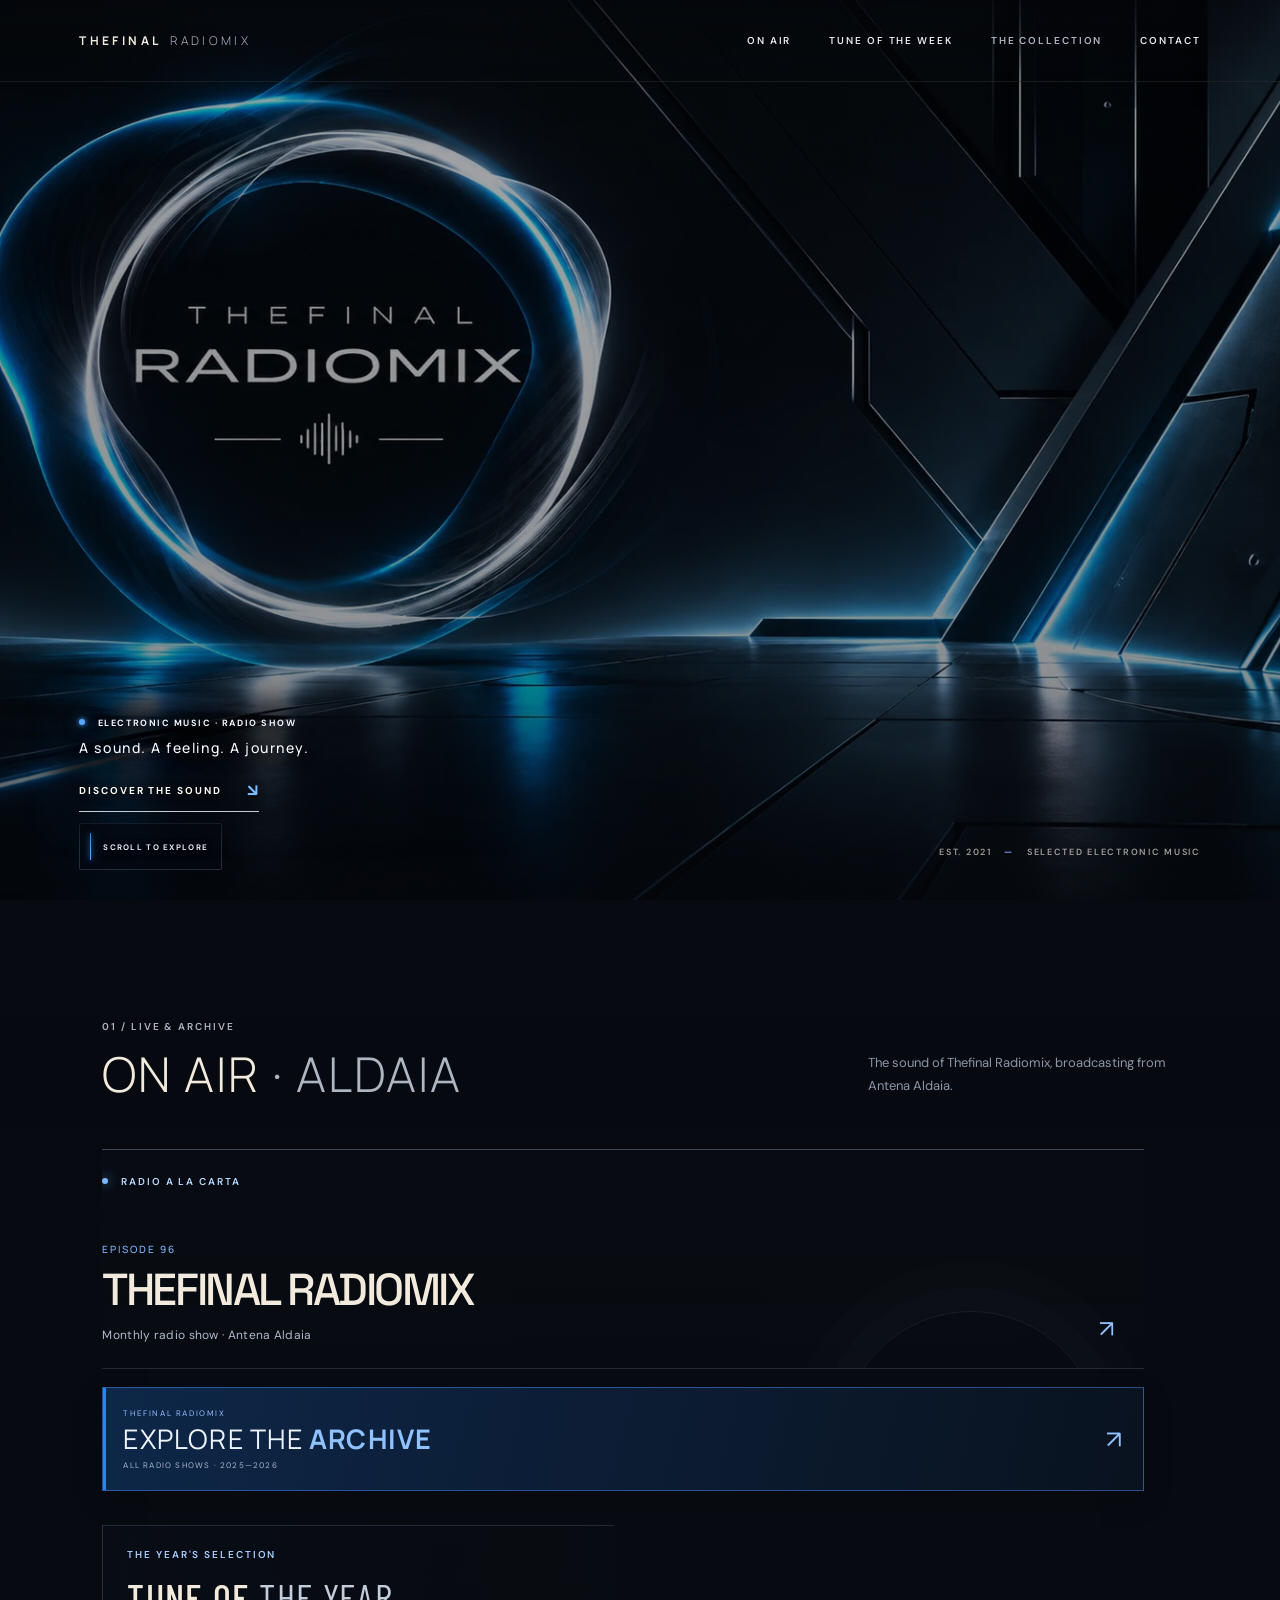
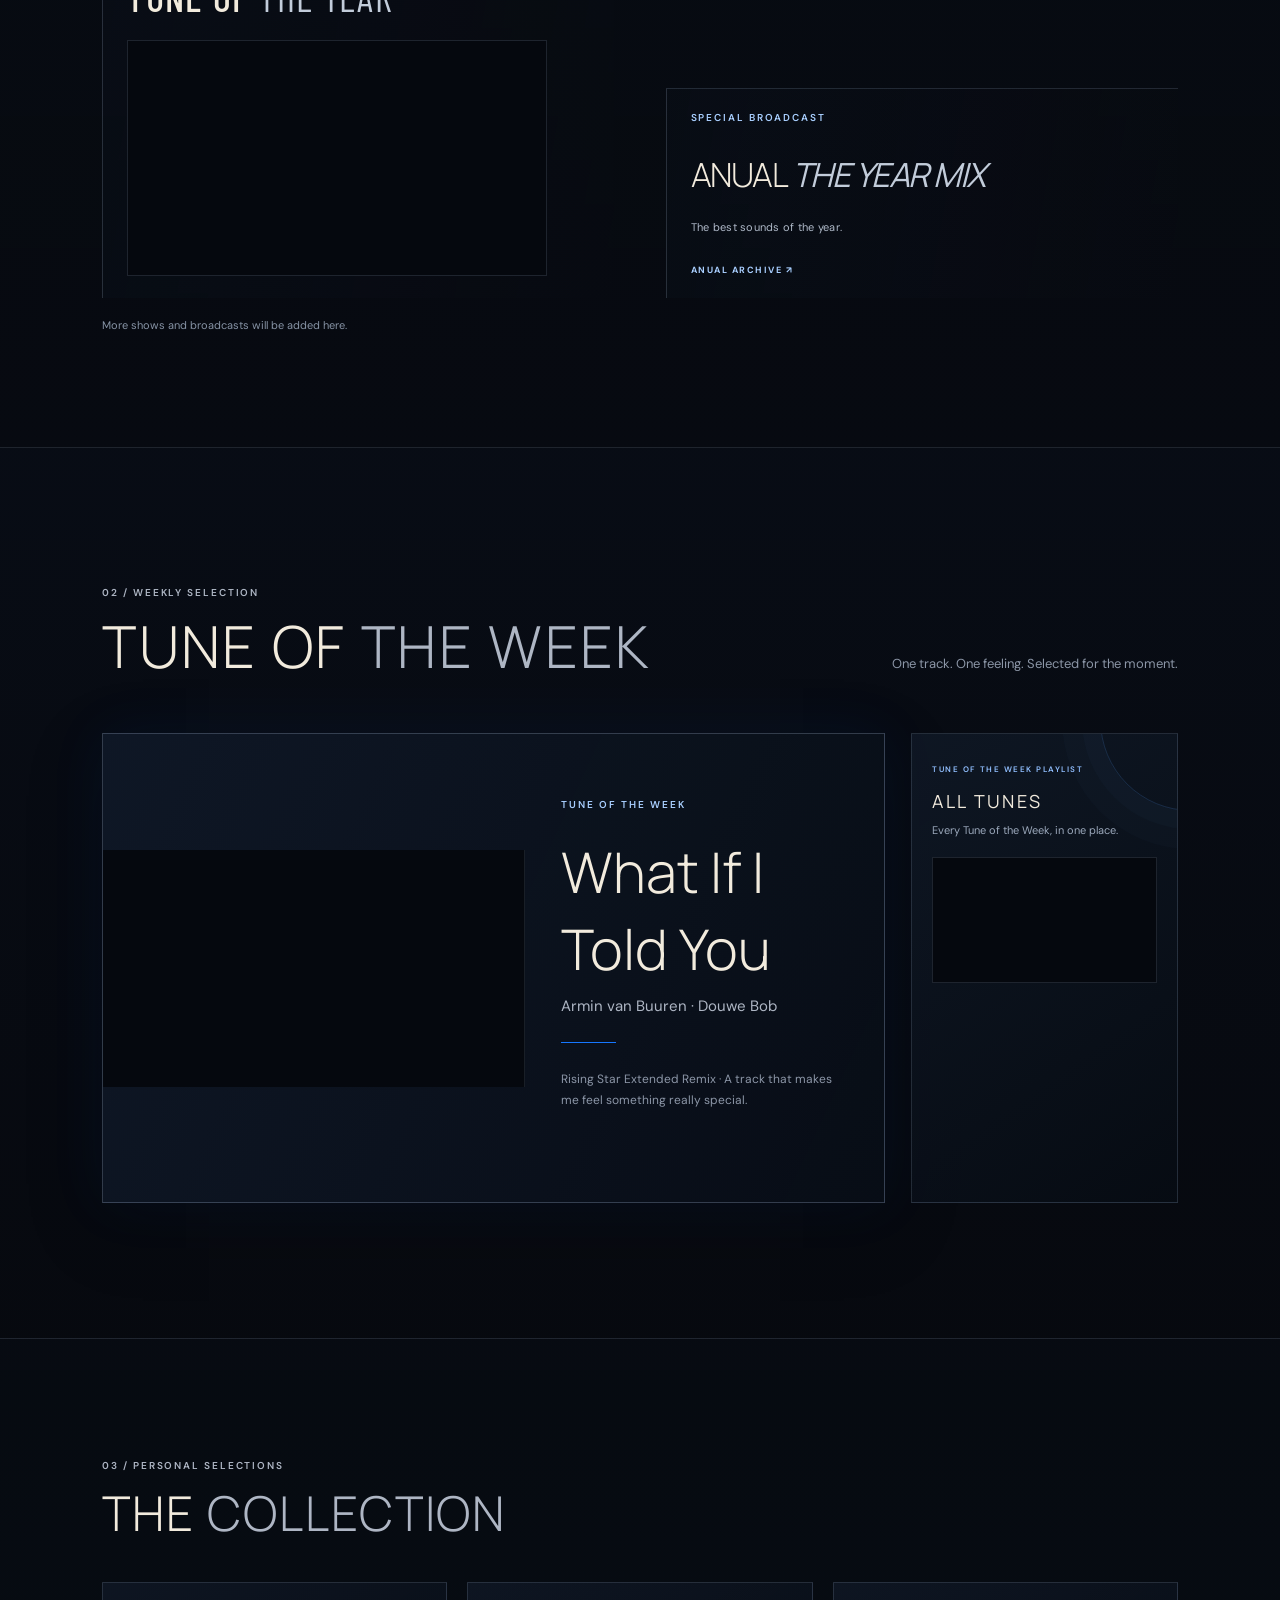
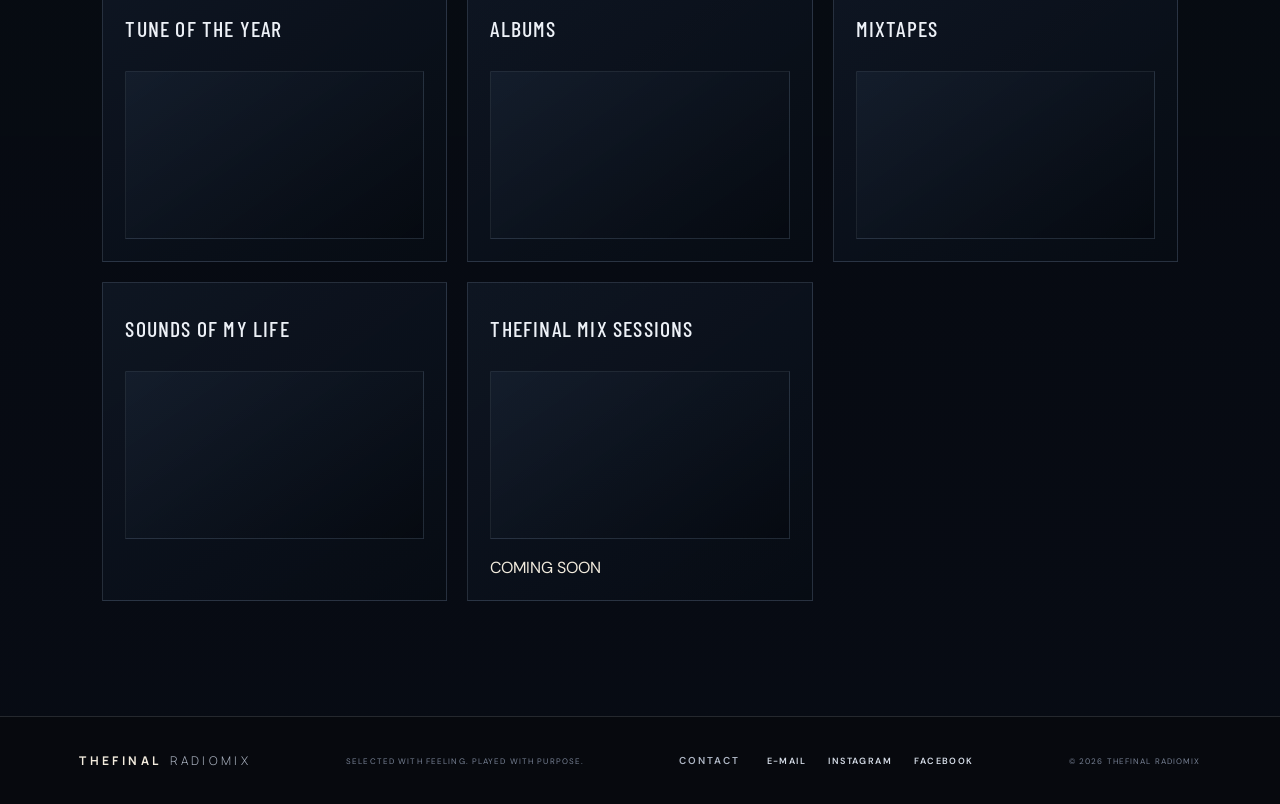
==== commit bc5adc30: "Refresh homepage stylesheet cache" ====
--- a/index.html
+++ b/index.html
@@ -9,7 +9,7 @@
   <link rel="preconnect" href="https://fonts.googleapis.com">
   <link rel="preconnect" href="https://fonts.gstatic.com" crossorigin>
   <link href="https://fonts.googleapis.com/css2?family=DM+Sans:wght@400;500;600;700&family=Manrope:wght@300;400;500;600;700&family=Space+Grotesk:wght@400;500;600;700&family=Barlow+Condensed:wght@400;500;600&display=swap" rel="stylesheet">
-  <link rel="stylesheet" href="styles.css?v=sounds-of-my-life-playlist-20261116">
+  <link rel="stylesheet" href="styles.css?v=archive-feature-20261121">
   <script data-goatcounter="https://thefinalradiomix.goatcounter.com/count" async src="//gc.zgo.at/count.js"></script>
 </head>
 <body>
--- a/styles.css
+++ b/styles.css
@@ -758,3 +758,32 @@
   .archive-episode-year{font-size:10px}
   .archive-home-link{margin:12px 0 0;display:table}
 }
+
+
+/* ON AIR — dedicated radio archive feature */
+.air-main-column{min-width:0;display:flex;flex-direction:column;gap:18px;padding-right:34px}
+.air-main-column .main-card{width:100%;padding-right:0}
+.archive-feature-link{
+  position:relative;min-height:104px;overflow:hidden;
+  display:flex;flex-direction:column;justify-content:center;align-items:flex-start;
+  padding:17px 56px 17px 20px;
+  border:1px solid rgba(74,145,255,.48);
+  background:linear-gradient(105deg,rgba(16,48,88,.78),rgba(10,19,33,.92));
+  box-shadow:inset 3px 0 0 #2584ff,0 10px 30px rgba(0,0,0,.14);
+  transition:background .2s,border-color .2s,transform .2s;
+}
+.archive-feature-link:hover{
+  background:linear-gradient(105deg,rgba(22,75,135,.82),rgba(10,22,40,.96));
+  border-color:rgba(111,179,255,.9);transform:translateY(-2px)
+}
+.archive-feature-kicker{font-size:8px;letter-spacing:.2em;color:#91bfff;margin-bottom:7px}
+.archive-feature-title{font:400 clamp(20px,2.2vw,27px)/1 Manrope,sans-serif;letter-spacing:.045em;color:#edf4ff}
+.archive-feature-title strong{font-weight:700;color:#8fc2ff}
+.archive-feature-detail{font-size:8px;letter-spacing:.15em;color:#a7b6cb;margin-top:8px}
+.archive-feature-arrow{position:absolute;right:21px;top:50%;transform:translateY(-50%);font-size:25px;color:#91c2ff}
+.air-specials .annual-card .text-link{display:inline-block;color:#a9cfff;font-weight:700}
+@media(max-width:760px){
+  .air-main-column{padding-right:0;gap:14px}
+  .archive-feature-link{min-height:96px;padding-left:17px}
+  .archive-feature-title{font-size:23px}
+}
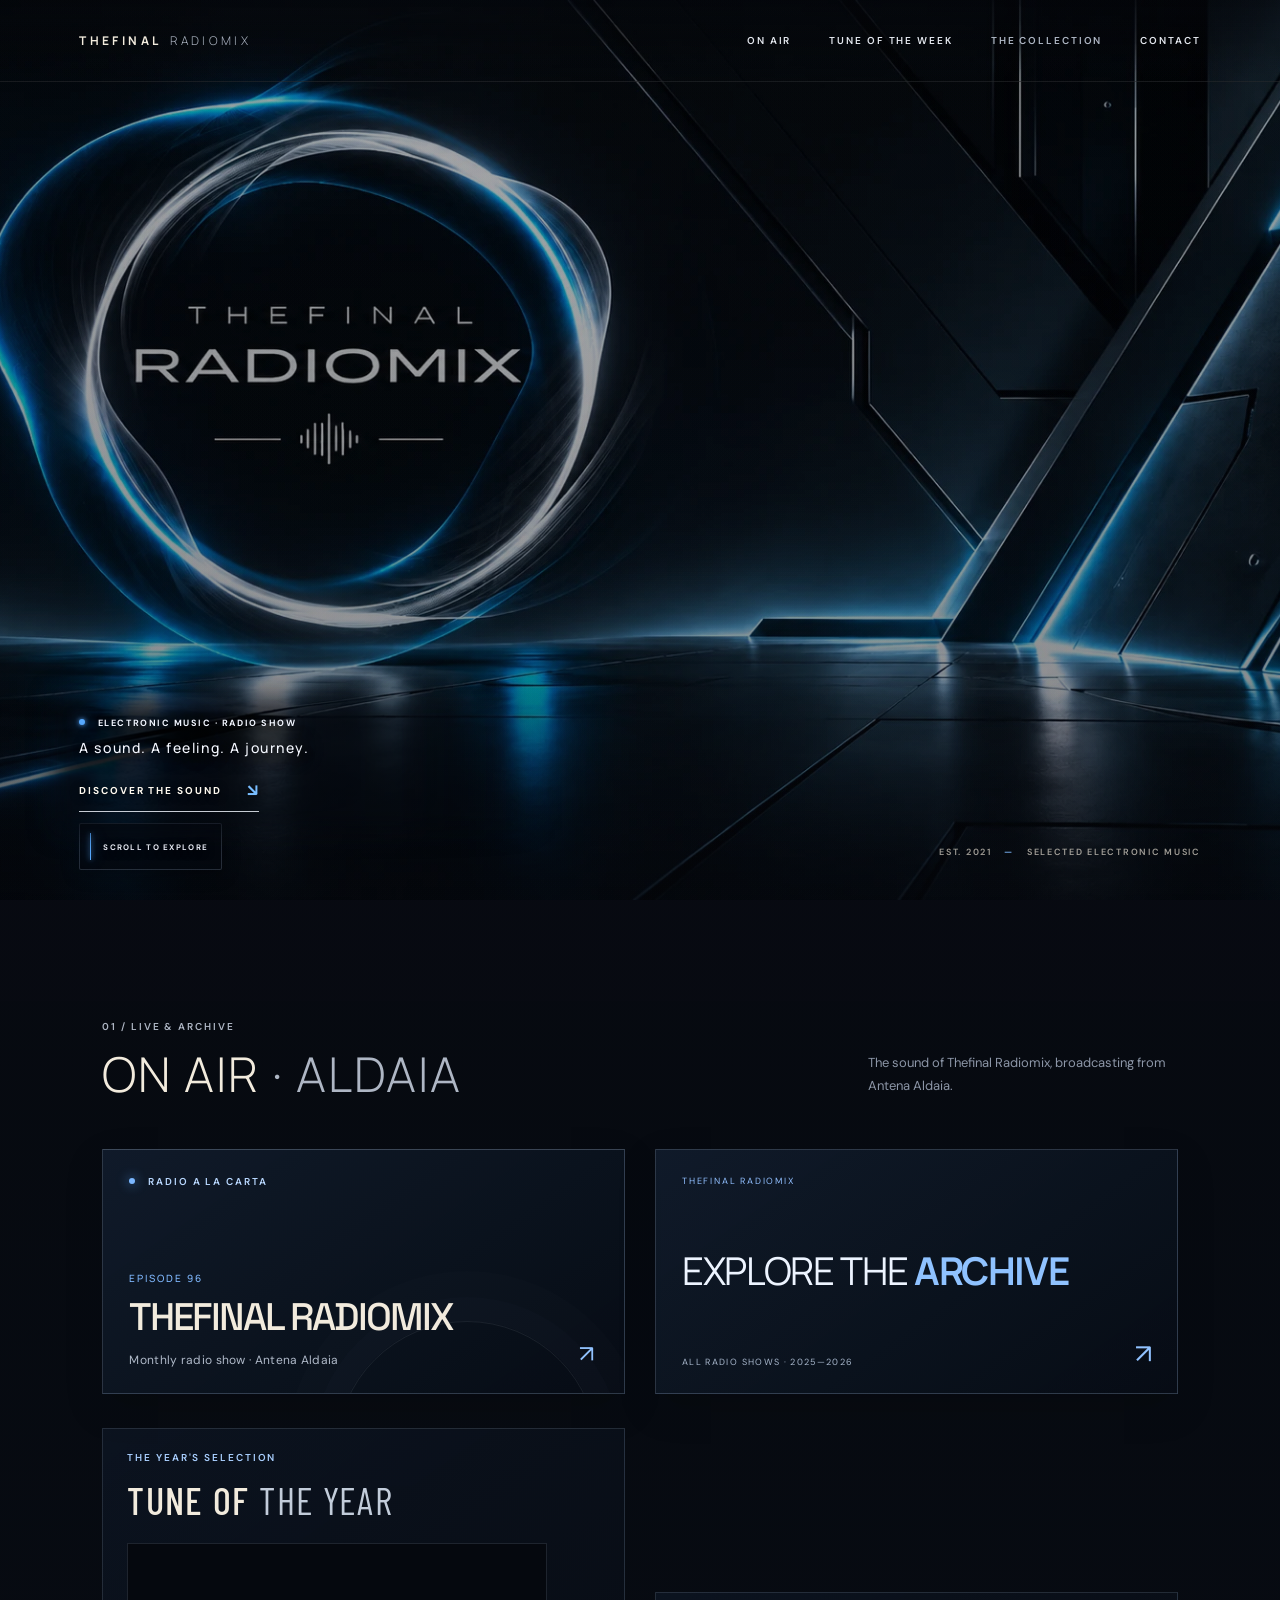
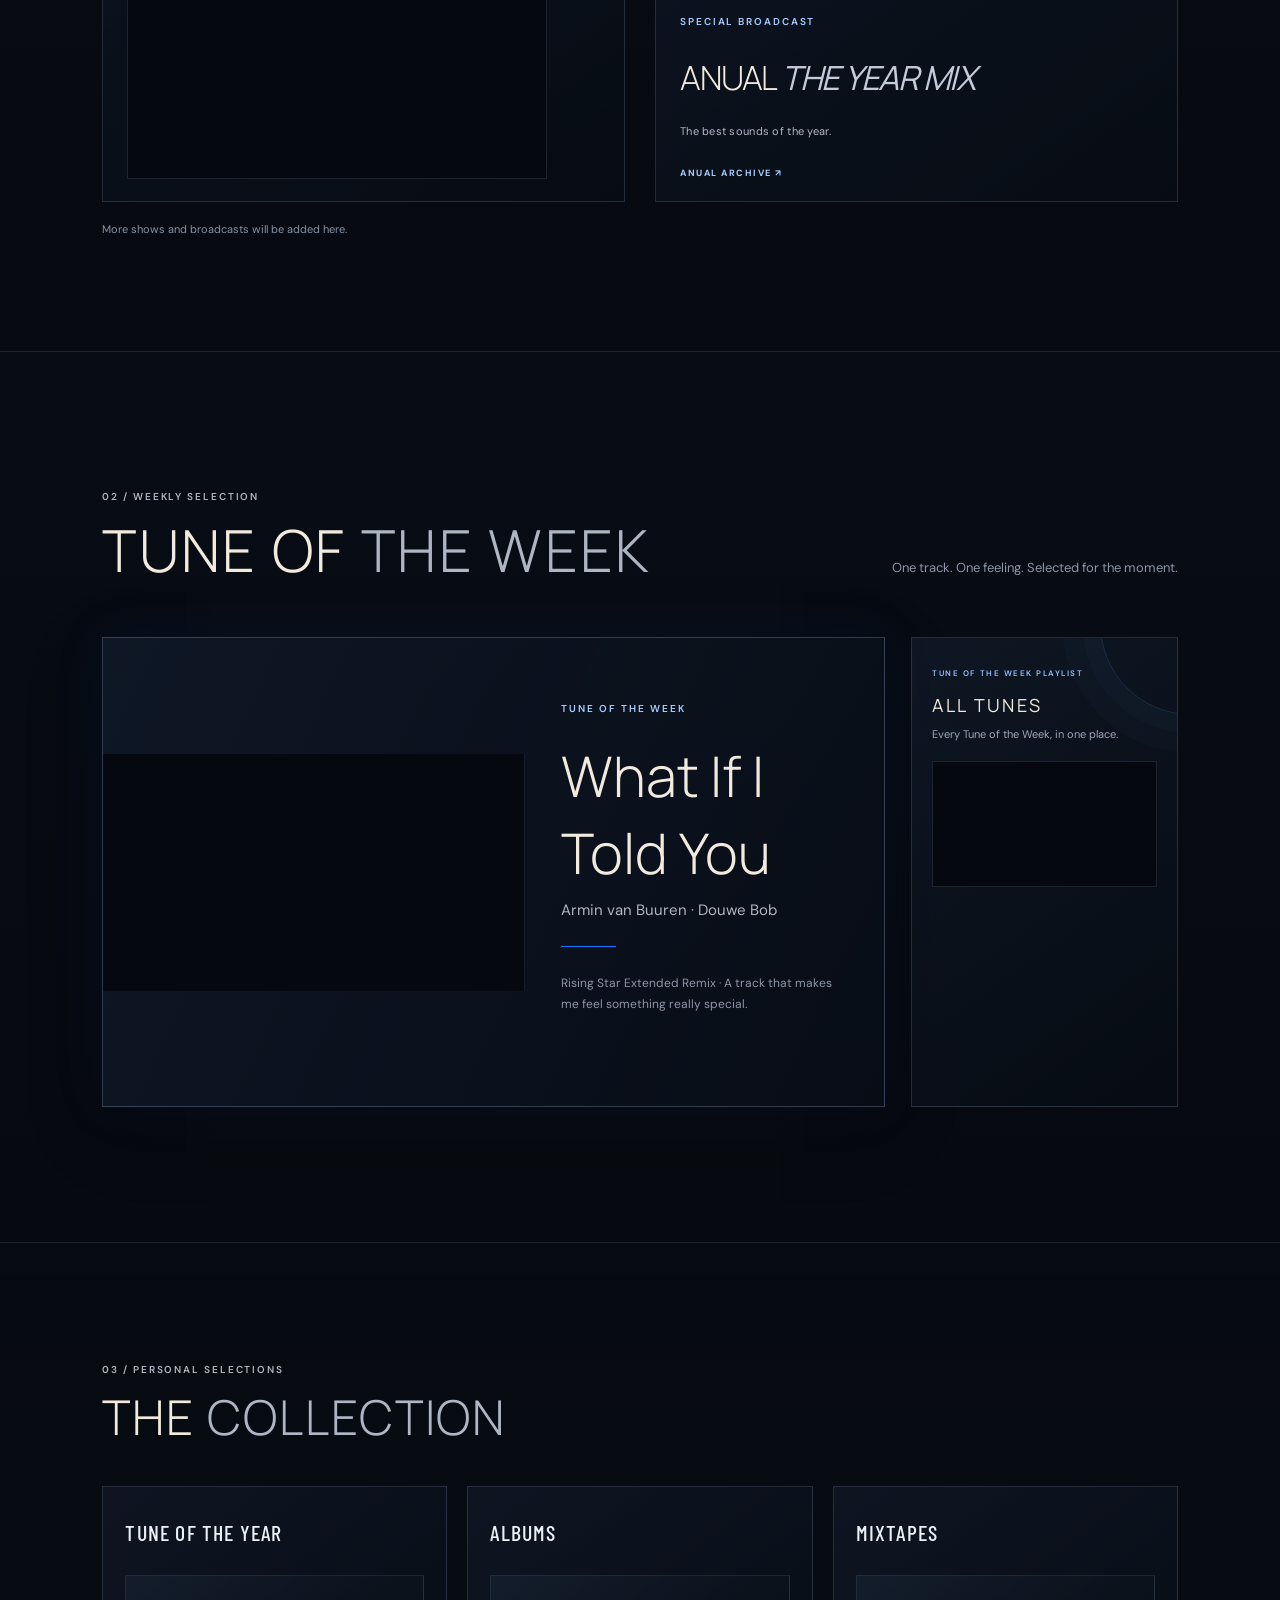
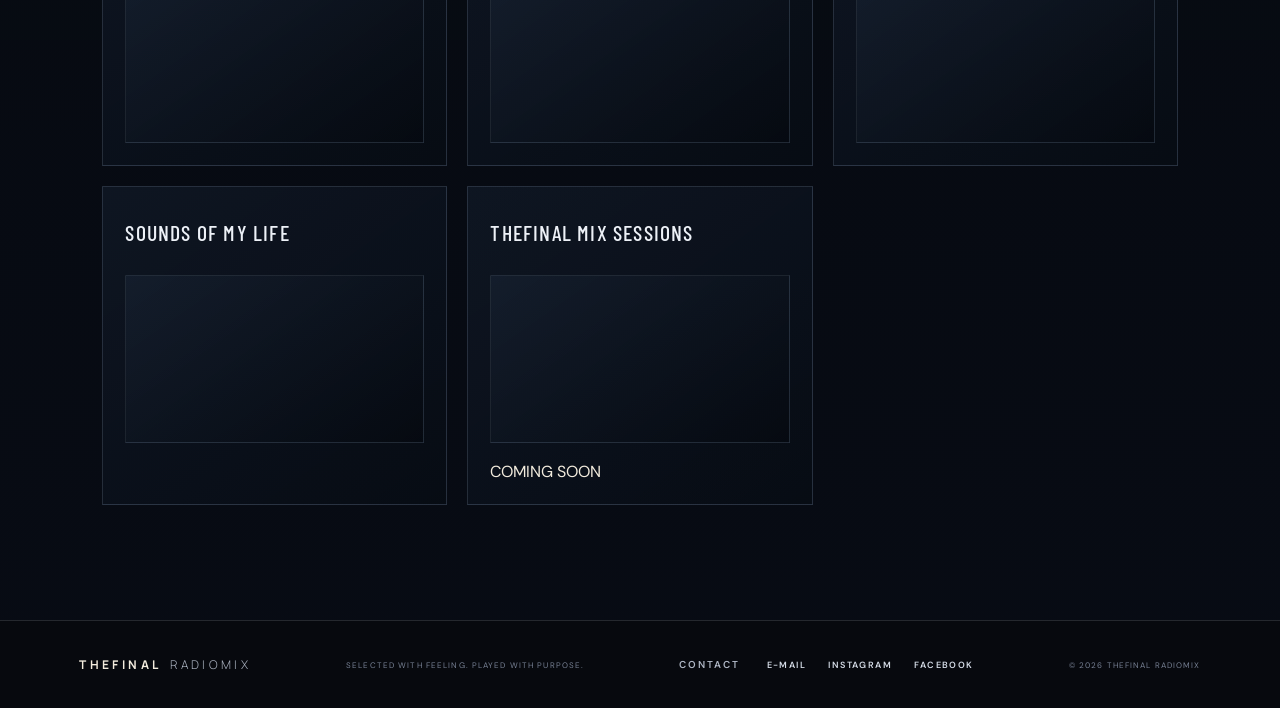
==== commit 32e51e5c: "Refresh styles for On Air and archive redesign" ====
--- a/index.html
+++ b/index.html
@@ -9,7 +9,7 @@
   <link rel="preconnect" href="https://fonts.googleapis.com">
   <link rel="preconnect" href="https://fonts.gstatic.com" crossorigin>
   <link href="https://fonts.googleapis.com/css2?family=DM+Sans:wght@400;500;600;700&family=Manrope:wght@300;400;500;600;700&family=Space+Grotesk:wght@400;500;600;700&family=Barlow+Condensed:wght@400;500;600&display=swap" rel="stylesheet">
-  <link rel="stylesheet" href="styles.css?v=archive-feature-20261121">
+  <link rel="stylesheet" href="styles.css?v=onair-cards-archive-clean-20261121">
   <script data-goatcounter="https://thefinalradiomix.goatcounter.com/count" async src="//gc.zgo.at/count.js"></script>
 </head>
 <body>
@@ -49,7 +49,7 @@
           <div><p class="card-number" id="episode-number">EPISODE 95</p><h3>THEFINAL RADIOMIX</h3><p class="card-description">Monthly radio show · Antena Aldaia</p></div>
           <span class="card-arrow">↗</span>
         </a>
-          <a class="archive-feature-link" href="archive.html">
+          <a class="air-card archive-feature-link" href="archive.html">
             <span class="archive-feature-kicker">THEFINAL RADIOMIX</span>
             <span class="archive-feature-title">EXPLORE THE <strong>ARCHIVE</strong></span>
             <span class="archive-feature-detail">ALL RADIO SHOWS · 2025—2026</span>
--- a/styles.css
+++ b/styles.css
@@ -787,3 +787,87 @@
   .archive-feature-link{min-height:96px;padding-left:17px}
   .archive-feature-title{font-size:23px}
 }
+
+
+/* FINAL ON AIR LAYOUT — two primary cards, two special selections */
+.air-grid{display:block}
+.air-main-column{
+  width:100%;padding:0;margin:0 0 34px;
+  display:grid;grid-template-columns:repeat(2,minmax(0,1fr));
+  gap:clamp(16px,2.4vw,30px);align-items:stretch;
+}
+.air-main-column .main-card,
+.air-main-column .archive-feature-link{
+  min-width:0;min-height:245px;height:100%;margin:0;
+  padding:25px 26px;display:flex;flex-direction:column;
+  justify-content:space-between;align-items:flex-start;
+  border:1px solid rgba(174,196,225,.22);
+  background:linear-gradient(145deg,rgba(17,29,46,.86),rgba(7,12,21,.94));
+  box-shadow:0 14px 36px rgba(0,0,0,.16);
+  transform:none;
+}
+.air-main-column .main-card{border-top:1px solid rgba(174,196,225,.3)}
+.air-main-column .main-card:hover,
+.air-main-column .archive-feature-link:hover{
+  border-color:rgba(111,179,255,.72);transform:translateY(-2px);
+  background:linear-gradient(145deg,rgba(20,43,70,.94),rgba(7,12,21,.97));
+}
+.air-main-column .main-card .card-kicker{margin:0}
+.air-main-column .main-card h3{white-space:normal;font-size:clamp(28px,3vw,43px);line-height:1.05}
+.air-main-column .main-card:after{right:5%;bottom:-190px}
+.air-main-column .archive-feature-link{position:relative;gap:10px}
+.air-main-column .archive-feature-kicker{font-size:9px;letter-spacing:.2em;color:#91bfff}
+.air-main-column .archive-feature-title{font:400 clamp(26px,3vw,42px)/1.05 Manrope,sans-serif;letter-spacing:-.035em}
+.air-main-column .archive-feature-detail{font-size:9px;letter-spacing:.15em}
+.air-main-column .archive-feature-arrow{right:25px;top:auto;bottom:22px;transform:none;font-size:27px}
+.air-specials{
+  width:100%;max-width:none;margin:0;
+  display:grid;grid-template-columns:repeat(2,minmax(0,1fr));
+  gap:clamp(16px,2.4vw,30px);align-items:stretch;
+}
+.air-specials .annual-card,
+.air-specials .year-tune-card{
+  min-width:0;min-height:210px;margin:0;padding:22px 24px;
+  border:1px solid rgba(174,196,225,.17);
+  background:linear-gradient(145deg,rgba(13,22,35,.78),rgba(7,12,20,.9));
+}
+.air-specials .year-tune-card{align-items:flex-start}
+.air-specials .year-tune-player{width:100%;max-width:420px}
+@media(max-width:760px){
+  .air-main-column{grid-template-columns:1fr;gap:14px;margin-bottom:26px}
+  .air-main-column .main-card,
+  .air-main-column .archive-feature-link{min-height:205px;padding:22px 20px}
+  .air-main-column .main-card h3{font-size:clamp(27px,8vw,36px)}
+  .air-main-column .archive-feature-title{font-size:clamp(29px,8vw,37px)}
+  .air-specials{grid-template-columns:1fr;gap:15px}
+  .air-specials .annual-card,
+  .air-specials .year-tune-card{min-height:0;padding:20px}
+}
+
+/* ARCHIVE — quieter background and contained episode panels */
+body.archive-page::before{
+  background-image:
+    radial-gradient(ellipse at 50% 0%,rgba(20,58,101,.24),transparent 55%),
+    linear-gradient(180deg,#070b12 0%,#090f19 52%,#070a10 100%);
+  background-position:center;background-size:cover;background-repeat:no-repeat;
+}
+.archive-page{background:#070b12}
+.archive-page .archive-main{max-width:920px;padding-top:155px}
+.archive-page .archive-heading{padding-bottom:30px;border-bottom:1px solid rgba(174,196,225,.16);margin-bottom:38px}
+.archive-page .archive-year{
+  padding:24px 28px 14px;margin:0 0 24px;
+  border:1px solid rgba(174,196,225,.16);
+  background:linear-gradient(145deg,rgba(16,25,39,.94),rgba(8,13,22,.97));
+  box-shadow:0 18px 48px rgba(0,0,0,.2);
+}
+.archive-page .archive-year-heading{margin-bottom:10px}
+.archive-page .archive-episode{border-bottom:1px solid rgba(174,196,225,.12)}
+.archive-page .archive-episode:last-child{border-bottom:0}
+.archive-page .archive-episode summary{padding:18px 8px}
+.archive-page .archive-episode-content{padding:0 8px 18px}
+.archive-page .archive-back{margin-top:42px}
+@media(max-width:760px){
+  .archive-page .archive-main{padding-top:120px}
+  .archive-page .archive-year{padding:19px 16px 10px;margin-bottom:18px}
+  .archive-page .archive-episode summary{padding:15px 3px}
+}
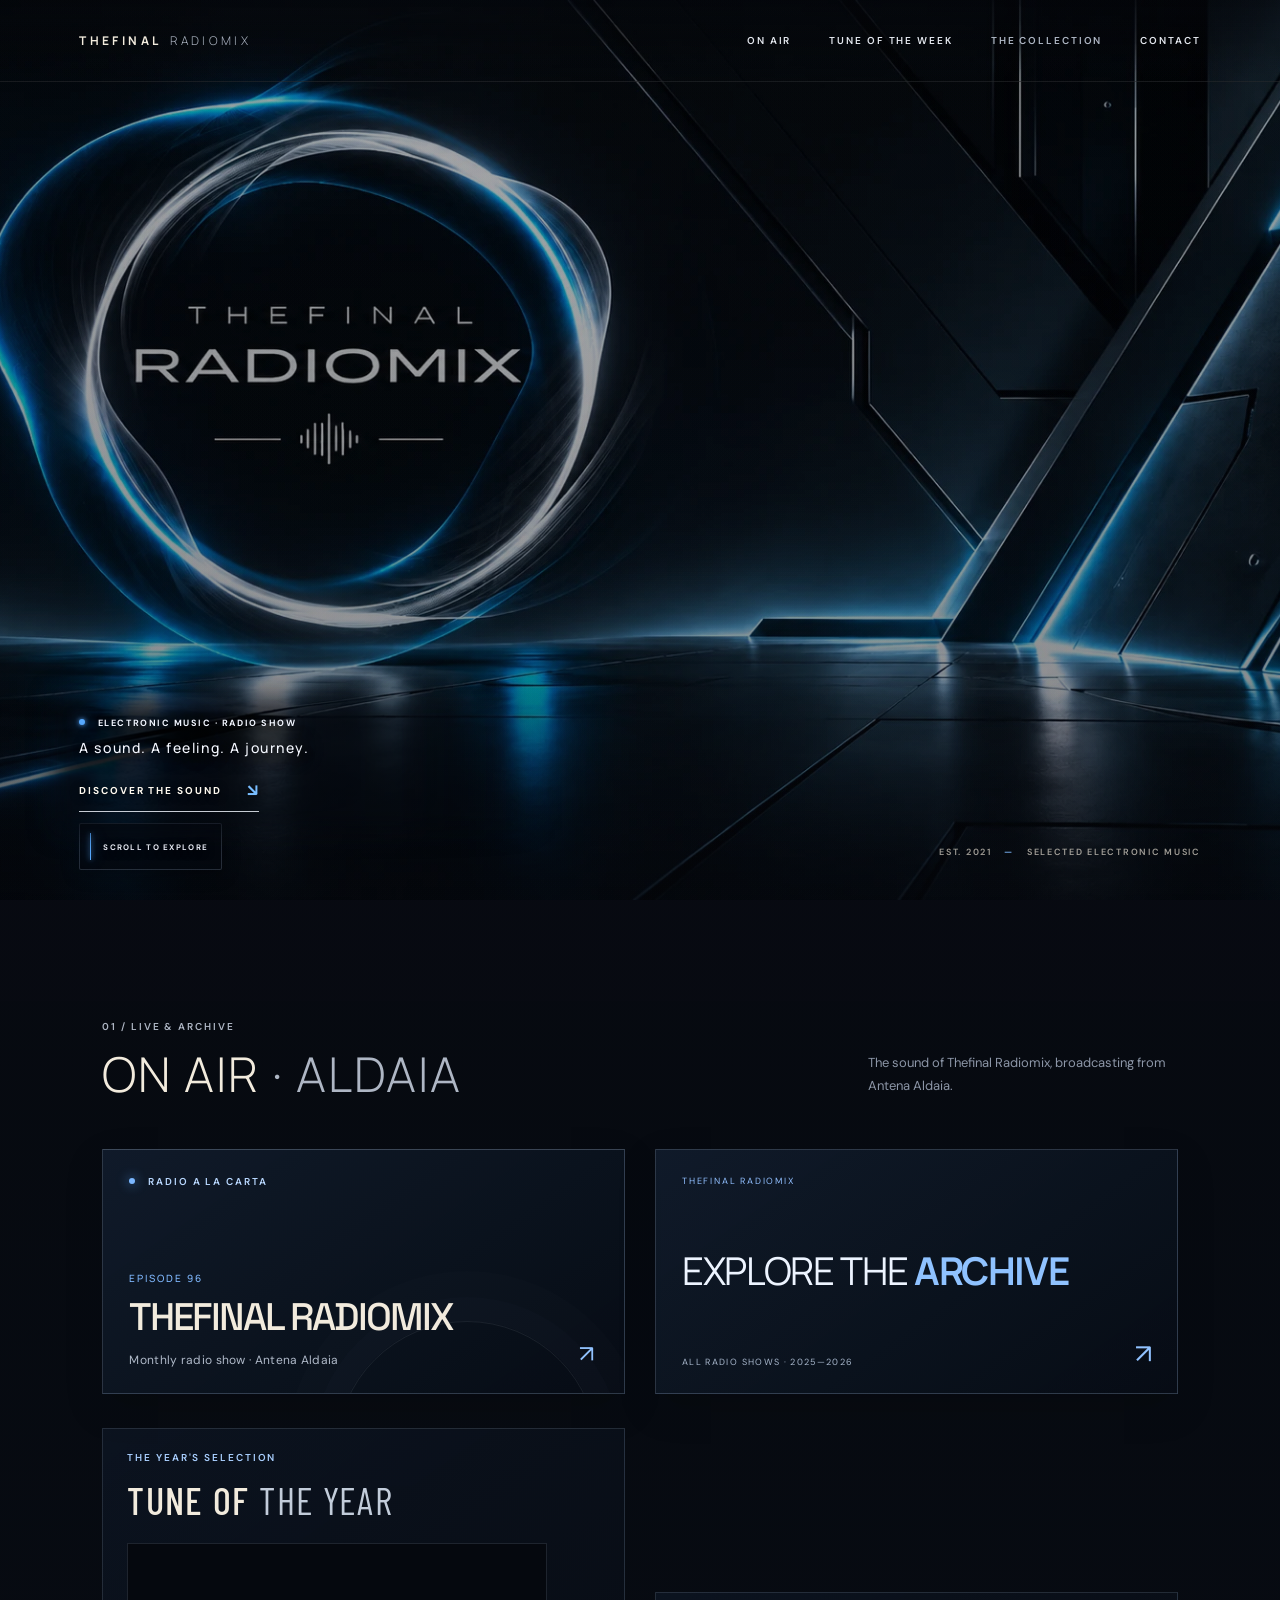
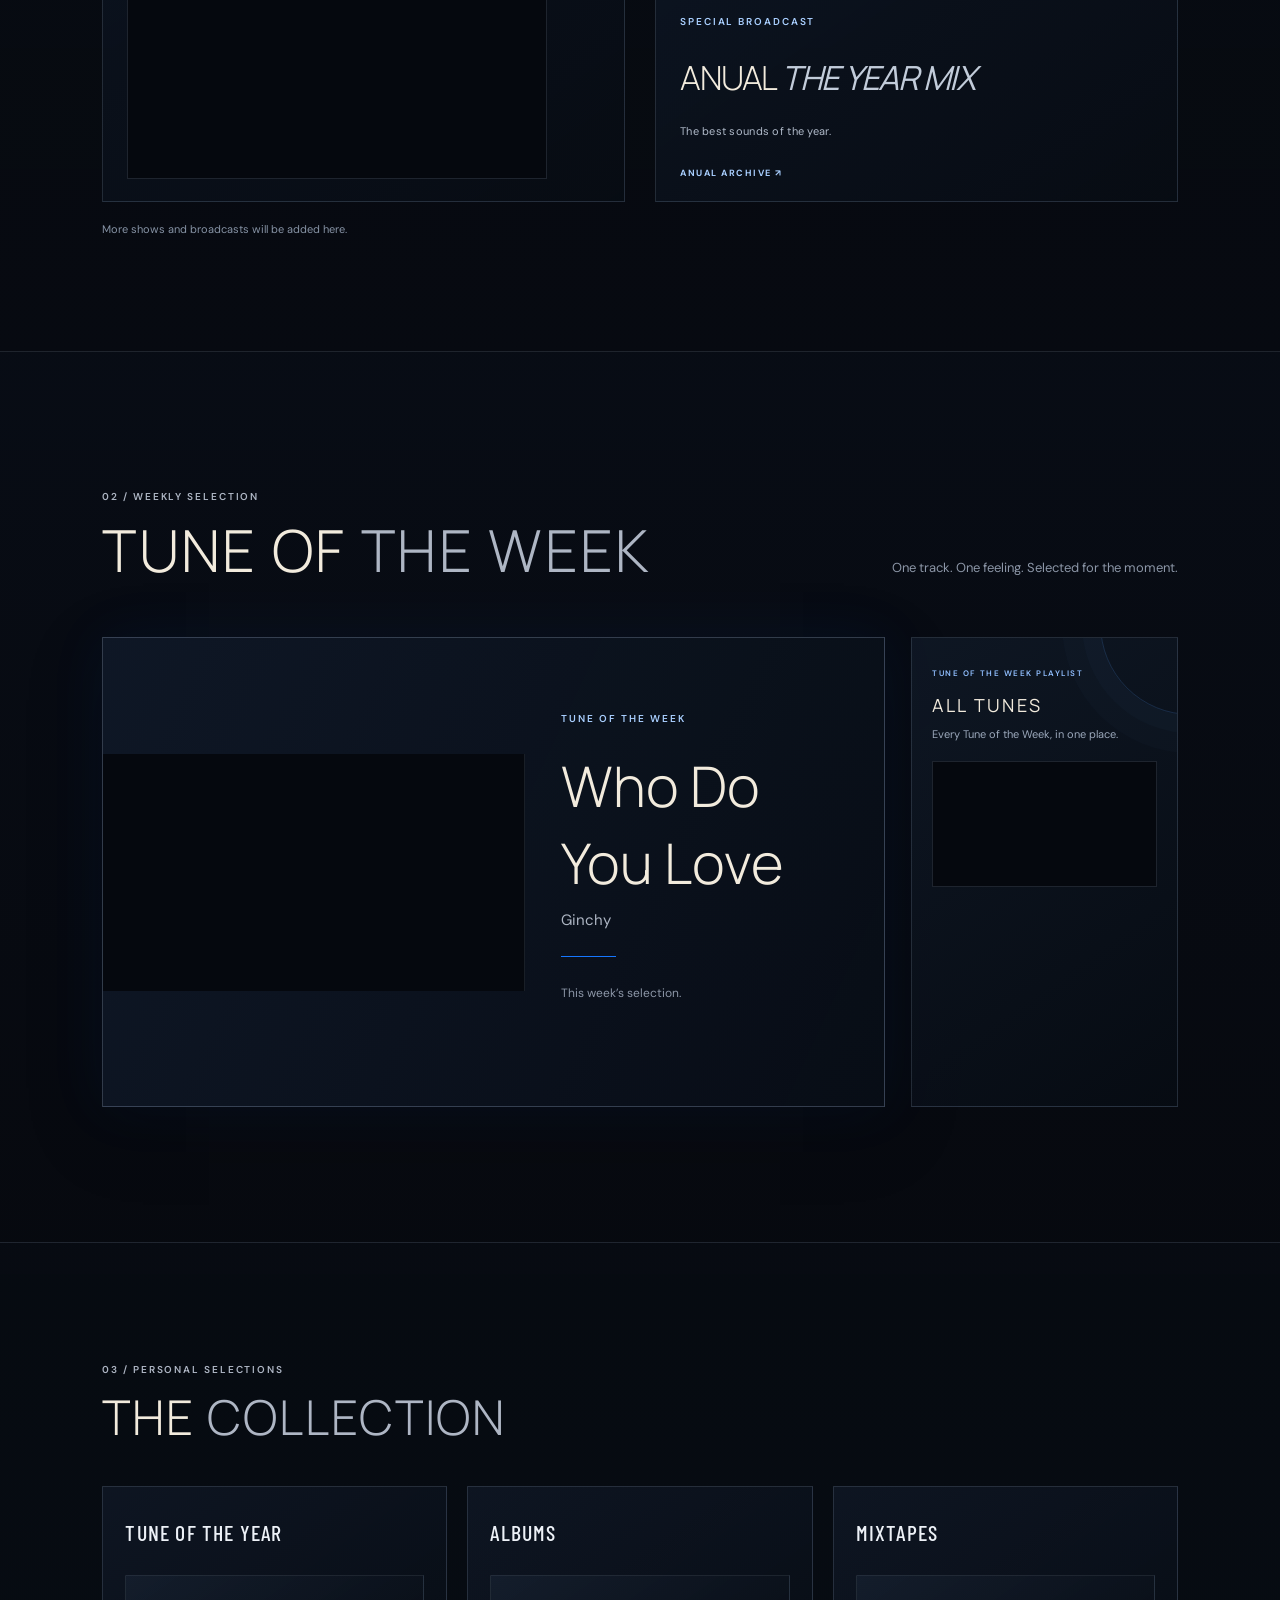
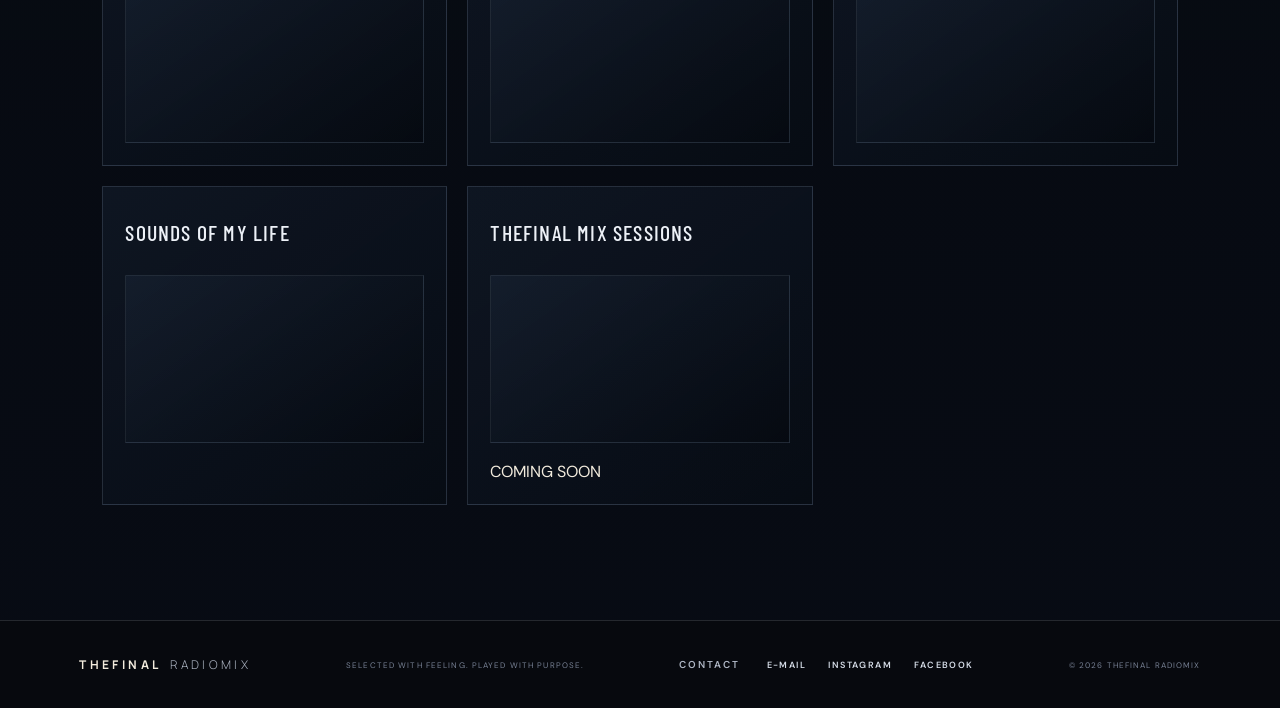
==== commit c8f7d604: "Update Tune of the Week to Ginchy" ====
--- a/index.html
+++ b/index.html
@@ -83,8 +83,8 @@
         <article class="tune-feature">
           <div class="tune-player">
             <iframe
-              src="https://www.youtube-nocookie.com/embed/y0MLonTGO90"
-              title="Armin van Buuren & Douwe Bob – What If I Told You (Rising Star Extended Remix) | Thefinal Radiomix Tune of the Week"
+              src="https://www.youtube-nocookie.com/embed/4vq8flvV15I"
+              title="Ginchy – Who Do You Love | Thefinal Radiomix Tune of the Week"
               loading="lazy"
               referrerpolicy="strict-origin-when-cross-origin"
               allow="accelerometer; autoplay; clipboard-write; encrypted-media; gyroscope; picture-in-picture; web-share"
@@ -92,10 +92,10 @@
           </div>
           <div class="tune-info">
             <p class="eyebrow">TUNE OF THE WEEK</p>
-            <h3>What If I Told You</h3>
-            <p class="tune-artist">Armin van Buuren · Douwe Bob</p>
+            <h3>Who Do You Love</h3>
+            <p class="tune-artist">Ginchy</p>
             <div class="tune-divider"></div>
-            <p class="tune-note">Rising Star Extended Remix · A track that makes me feel something really special.</p>
+            <p class="tune-note">This week’s selection.</p>
           </div>
         </article>
         <aside class="tune-playlist">
